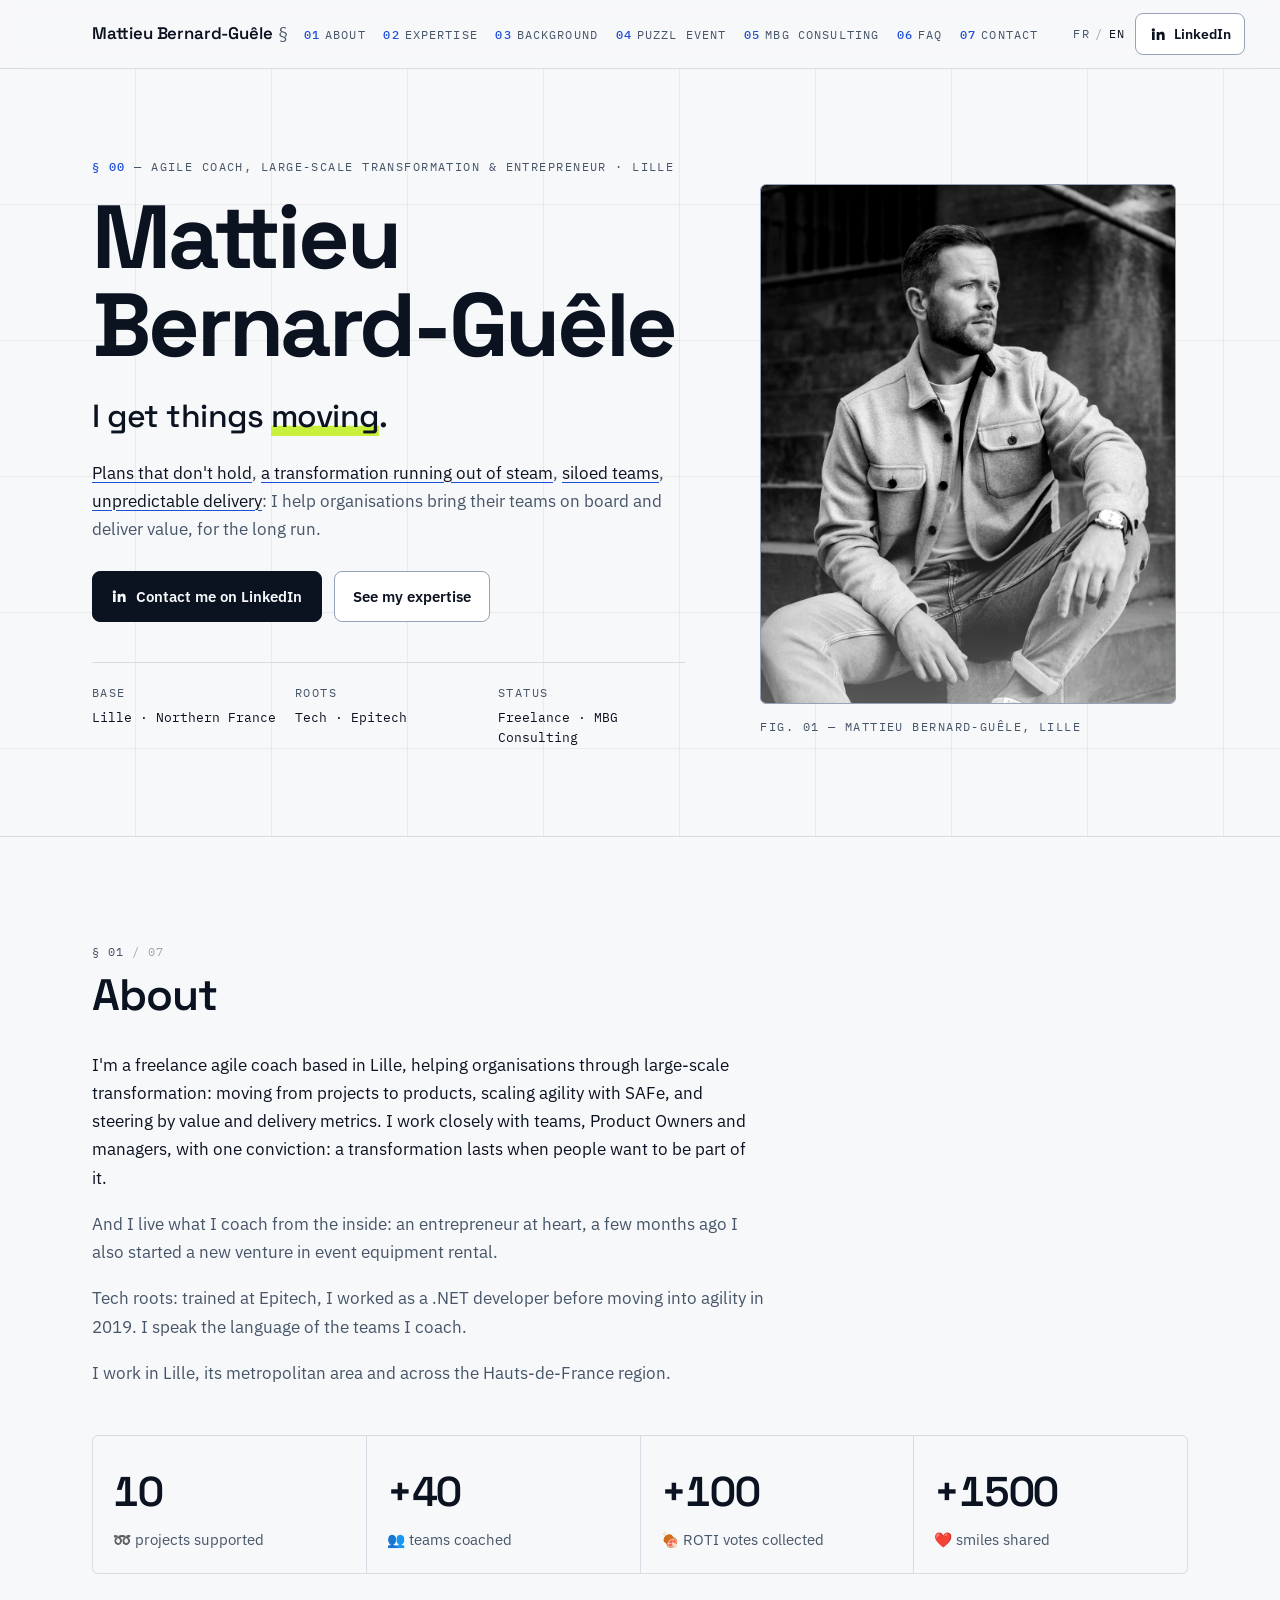
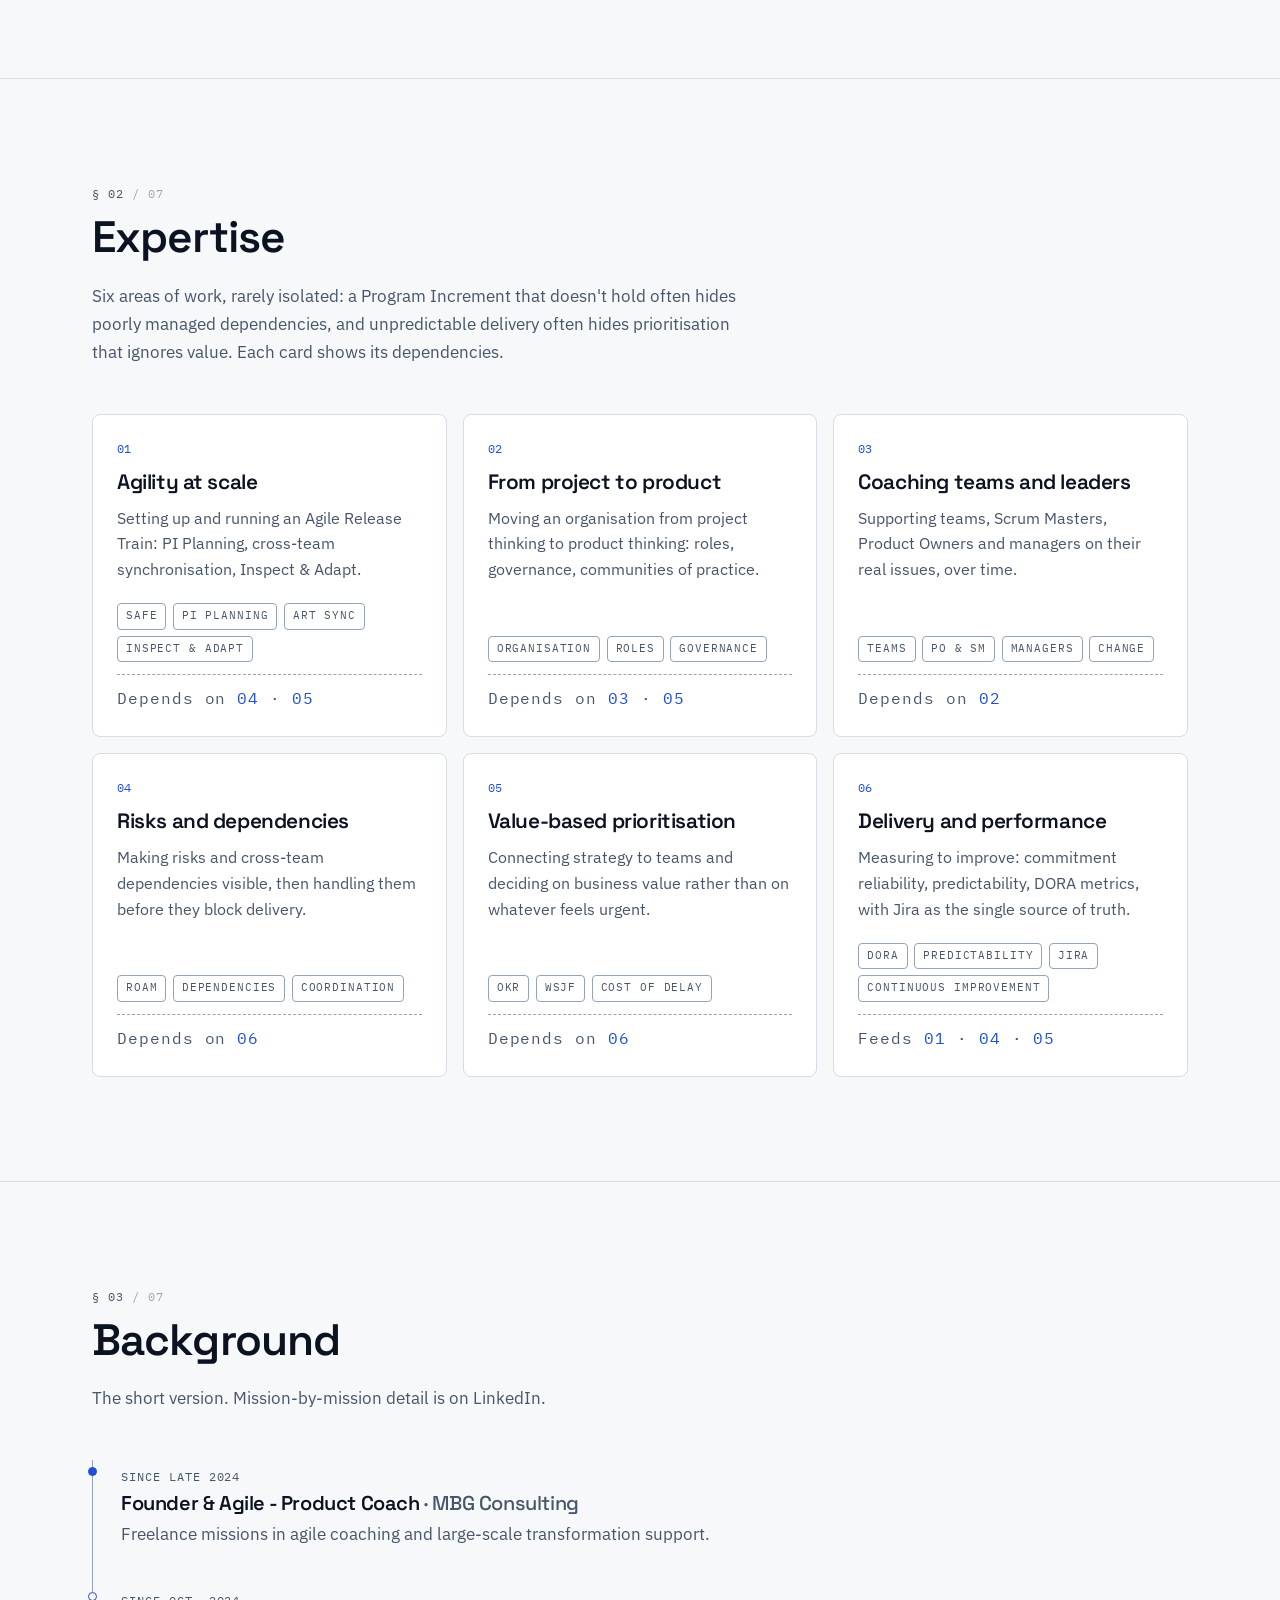
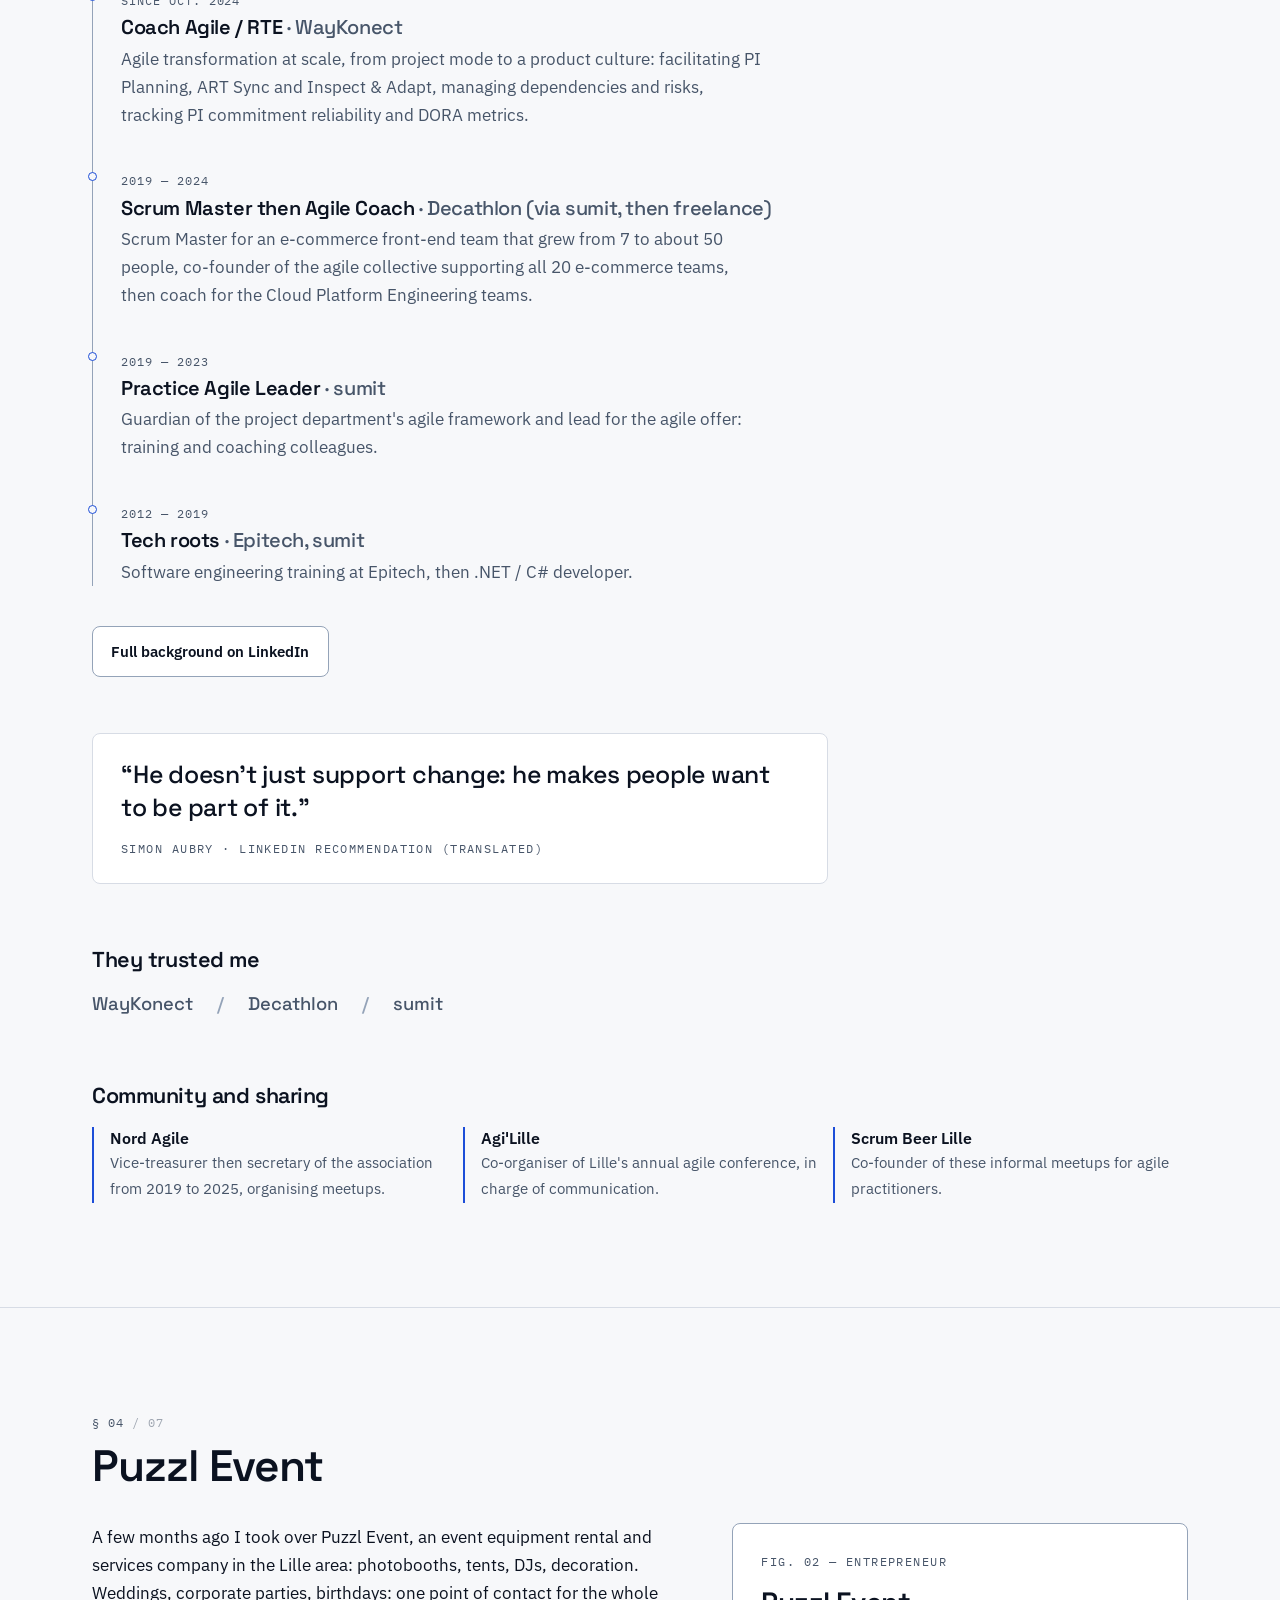
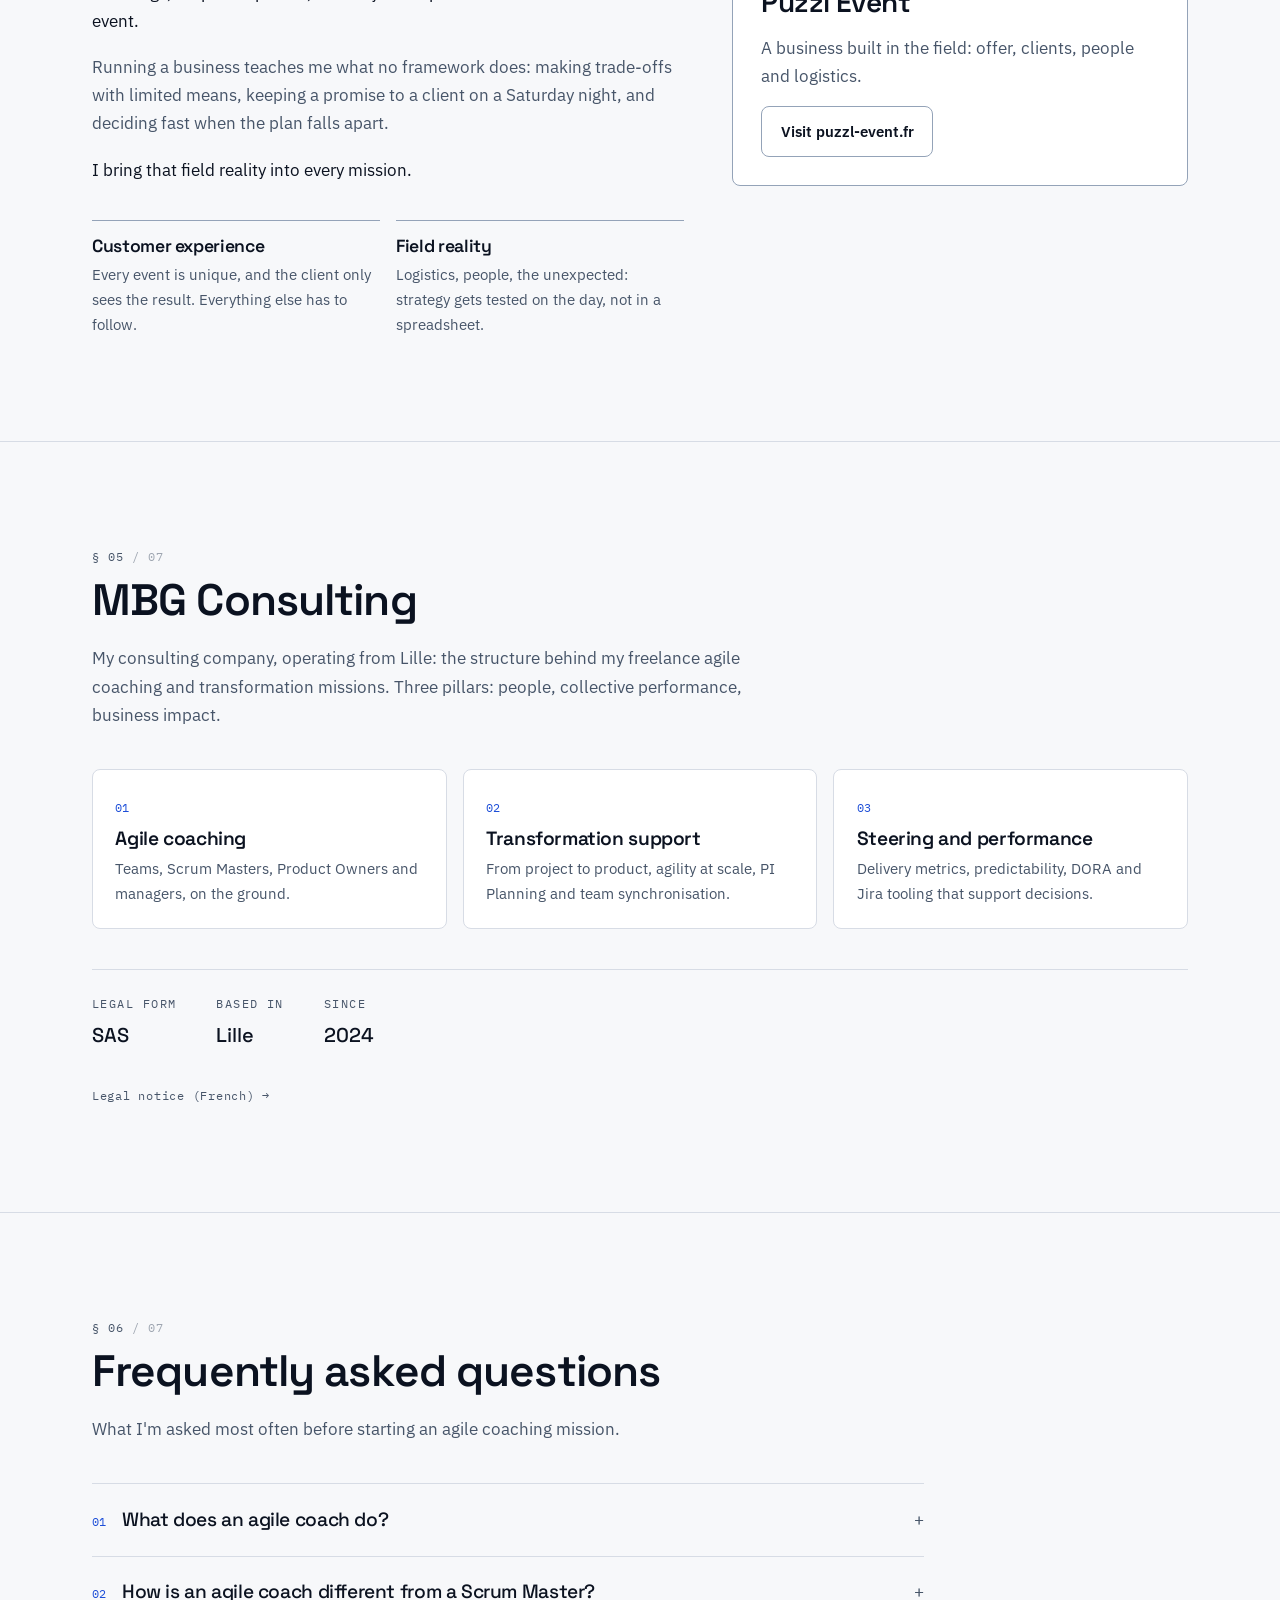
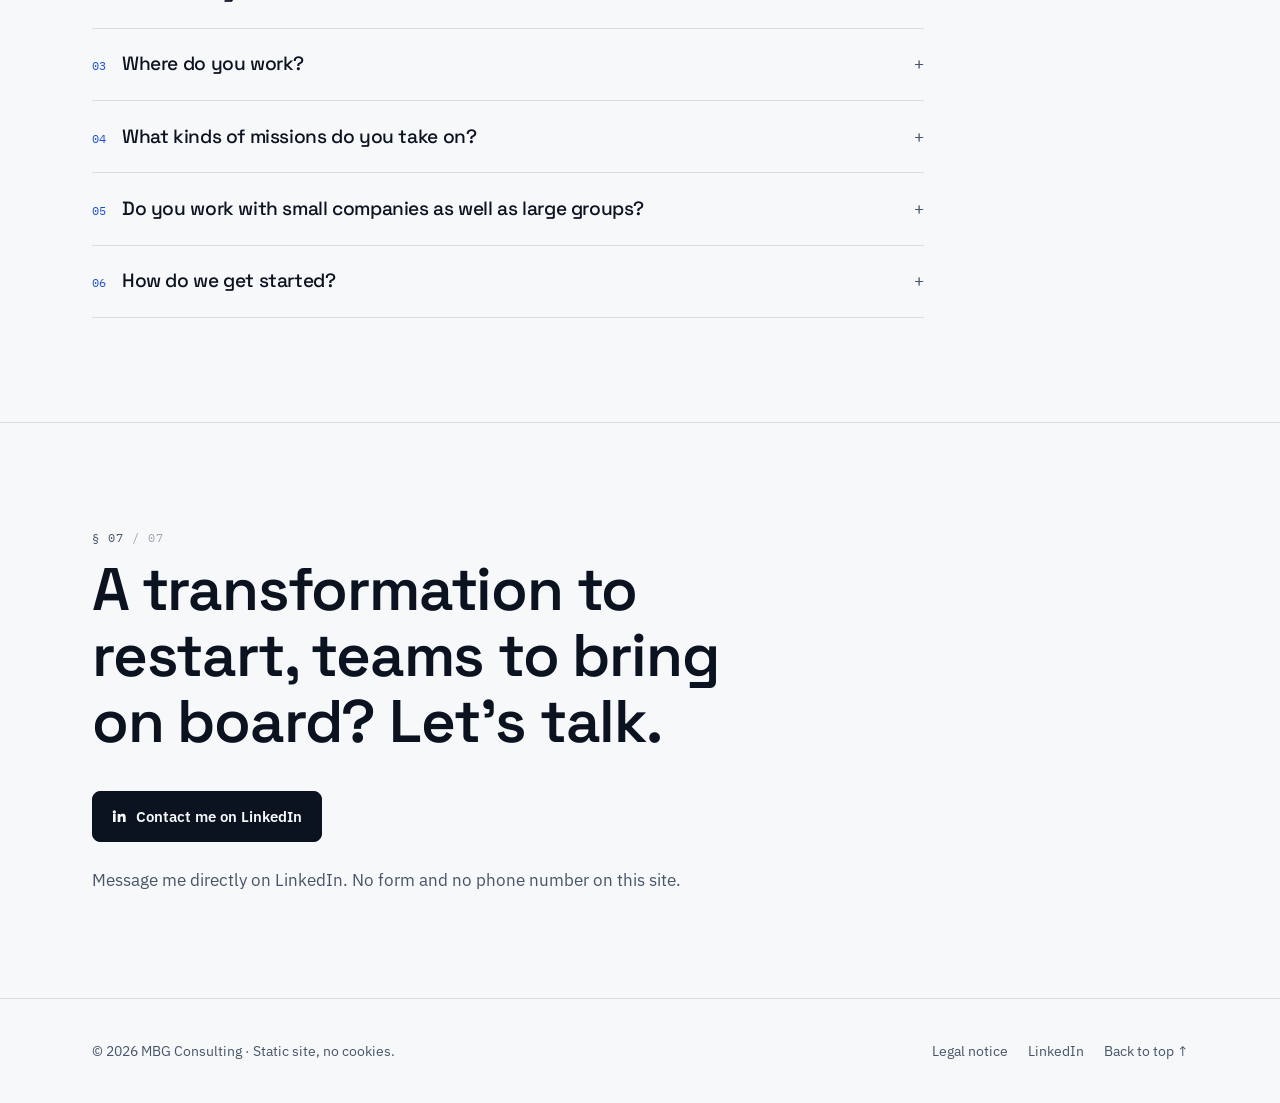
==== en/index.html @ 6881f5a1 "Contenus mis à jour, version anglaise et mentions légales Co-Authored-By: Claude Opus 5.5 <noreply@a" ====
<!doctype html>
<html lang="en">
<head>
<meta charset="utf-8">
<meta name="viewport" content="width=device-width, initial-scale=1, viewport-fit=cover">
<title>Agile Coach in Lille | Mattieu Bernard-Guêle</title>
<meta name="claude:viewport-fit-sides" content="cover">
<meta name="description" content="Freelance agile coach in Lille, France. Large-scale transformation, project-to-product shift, SAFe, PI Planning and delivery steering. MBG Consulting.">
<meta name="author" content="Mattieu Bernard-Guêle">
<meta name="theme-color" content="#0b0f1a">
<meta name="color-scheme" content="dark light">
<meta name="geo.region" content="FR-HDF">
<meta name="geo.placename" content="Lille">
<meta property="og:type" content="profile">
<meta property="og:locale" content="en_GB">
<meta property="og:site_name" content="Mattieu Bernard-Guêle · MBG Consulting">
<meta property="og:title" content="Agile Coach in Lille | Mattieu Bernard-Guêle">
<meta property="og:description" content="Freelance agile coach in Lille, France. Large-scale transformation, project-to-product shift, SAFe, PI Planning and delivery steering.">
<meta property="og:image" content="../assets/mattieu-bernard-guele-coach-agile-lille.jpg">
<meta name="twitter:card" content="summary_large_image">
<link rel="alternate" hreflang="fr" href="../">
<link rel="alternate" hreflang="en" href="./">
<link rel="preconnect" href="https://fonts.googleapis.com">
<link rel="preconnect" href="https://fonts.gstatic.com" crossorigin>
<link rel="stylesheet" href="https://fonts.googleapis.com/css2?family=IBM+Plex+Mono:wght@400;500&family=IBM+Plex+Sans:wght@400;500;600&family=Space+Grotesk:wght@500;600;700&display=swap">
<link rel="stylesheet" href="../assets/site.css">
</head>
<body>
<a class="skip" href="#main">Skip to content</a>

<header class="site-header">
  <div class="wrap">
    <a class="brand" href="#top">Mattieu Bernard-Guêle<span>§</span></a>
    <nav class="nav" aria-label="Sections">
      <a href="#a-propos"><b>01</b>About</a>
      <a href="#expertises"><b>02</b>Expertise</a>
      <a href="#parcours"><b>03</b>Background</a>
      <a href="#puzzl"><b>04</b>Puzzl Event</a>
      <a href="#mbg"><b>05</b>MBG Consulting</a>
      <a href="#faq"><b>06</b>FAQ</a>
      <a href="#contact"><b>07</b>Contact</a>
    </nav>
    <div class="header-actions">
      <div class="lang"><a href="../" lang="fr" hreflang="fr" title="Français">FR</a><span>/</span><a href="./" aria-current="page" lang="en" title="English">EN</a></div>
      <a class="btn-li" href="https://www.linkedin.com/in/mattieu-bernard-guele/" target="_blank" rel="noopener" aria-label="LinkedIn (new window)"><svg viewBox="0 0 24 24" aria-hidden="true"><path d="M4.98 3.5a2.5 2.5 0 1 1 0 5 2.5 2.5 0 0 1 0-5ZM3 9h4v12H3V9Zm7 0h3.8v1.7h.05c.53-1 1.83-2.05 3.77-2.05C21.6 8.65 22 11.3 22 14.7V21h-4v-5.6c0-1.33-.03-3.05-1.86-3.05-1.86 0-2.14 1.45-2.14 2.95V21h-4V9Z"/></svg>LinkedIn</a>
      <button class="menu-btn" id="menu-btn" type="button" aria-expanded="false" aria-controls="mobile-nav" aria-label="Open menu"><svg viewBox="0 0 24 24" fill="none" stroke="currentColor" stroke-width="2" aria-hidden="true"><path d="M4 7h16M4 12h16M4 17h16"/></svg></button>
    </div>
  </div>
  <nav class="mobile-nav" id="mobile-nav" hidden aria-label="Sections">
    <ol class="wrap">
      <li><a href="#a-propos"><b>01</b>About</a></li>
      <li><a href="#expertises"><b>02</b>Expertise</a></li>
      <li><a href="#parcours"><b>03</b>Background</a></li>
      <li><a href="#puzzl"><b>04</b>Puzzl Event</a></li>
      <li><a href="#mbg"><b>05</b>MBG Consulting</a></li>
      <li><a href="#faq"><b>06</b>FAQ</a></li>
      <li><a href="#contact"><b>07</b>Contact</a></li>
    </ol>
  </nav>
</header>

<main id="main">

<section class="hero" id="top">
  <div class="wrap">
    <div>
      <p class="mono kicker"><b>§ 00</b> — Agile coach, large-scale transformation &amp; entrepreneur · Lille</p>
      <h1>Mattieu <span class="surname">Bernard-Guêle</span></h1>
      <p class="tagline">I get things <mark>moving</mark>.</p>
      <p class="lede"><u>Plans that don't hold</u>, <u>a transformation running out of steam</u>, <u>siloed teams</u>, <u>unpredictable delivery</u>: I help organisations bring their teams on board and deliver value, for the long run.</p>
      <div class="ctas">
        <a class="btn btn-primary" href="https://www.linkedin.com/in/mattieu-bernard-guele/" target="_blank" rel="noopener"><svg viewBox="0 0 24 24" aria-hidden="true"><path d="M4.98 3.5a2.5 2.5 0 1 1 0 5 2.5 2.5 0 0 1 0-5ZM3 9h4v12H3V9Zm7 0h3.8v1.7h.05c.53-1 1.83-2.05 3.77-2.05C21.6 8.65 22 11.3 22 14.7V21h-4v-5.6c0-1.33-.03-3.05-1.86-3.05-1.86 0-2.14 1.45-2.14 2.95V21h-4V9Z"/></svg>Contact me on LinkedIn</a>
        <a class="btn btn-ghost" href="#expertises">See my expertise</a>
      </div>
      <dl class="facts">
        <div><dt class="mono">Base</dt><dd>Lille · Northern France</dd></div>
        <div><dt class="mono">Roots</dt><dd>Tech · Epitech</dd></div>
        <div><dt class="mono">Status</dt><dd>Freelance · MBG Consulting</dd></div>
      </dl>
    </div>
    <figure class="portrait">
      <div class="frame"><img src="../assets/mattieu-bernard-guele-coach-agile-lille.jpg" alt="Mattieu Bernard-Guêle, agile coach in Lille, black and white portrait, sitting on stone steps" width="1066" height="1600"></div>
      <figcaption class="mono">Fig. 01 — Mattieu Bernard-Guêle, Lille</figcaption>
    </figure>
  </div>
</section>

<section class="block" id="a-propos">
  <div class="wrap">
    <p class="sec-label">§ 01 <i>/ 07</i></p>
    <h2>About</h2>
    <div class="prose">
      <p>I'm a freelance agile coach based in Lille, helping organisations through large-scale transformation: moving from projects to products, scaling agility with SAFe, and steering by value and delivery metrics. I work closely with teams, Product Owners and managers, with one conviction: a transformation lasts when people want to be part of it.</p>
      <p>And I live what I coach from the inside: an entrepreneur at heart, a few months ago I also started a new venture in event equipment rental.</p>
      <p>Tech roots: trained at Epitech, I worked as a .NET developer before moving into agility in 2019. I speak the language of the teams I coach.</p>
      <p>I work in Lille, its metropolitan area and across the Hauts-de-France region.</p>
    </div>
    <ul class="stats">
      <li><strong>10</strong><span>➿ projects supported</span></li>
      <li><strong>+40</strong><span>👥 teams coached</span></li>
      <li><strong>+100</strong><span>🍖 ROTI votes collected</span></li>
      <li><strong>+1500</strong><span>❤️ smiles shared</span></li>
    </ul>
  </div>
</section>

<section class="block" id="expertises">
  <div class="wrap">
    <p class="sec-label">§ 02 <i>/ 07</i></p>
    <h2>Expertise</h2>
    <p class="intro">Six areas of work, rarely isolated: a Program Increment that doesn't hold often hides poorly managed dependencies, and unpredictable delivery often hides prioritisation that ignores value. Each card shows its dependencies.</p>
    <ol class="cards">
      <li class="card" id="exp-1">
        <span class="num">01</span>
        <h3>Agility at scale</h3>
        <p>Setting up and running an Agile Release Train: PI Planning, cross-team synchronisation, Inspect &amp; Adapt.</p>
        <ul class="tags"><li>SAFe</li><li>PI Planning</li><li>ART Sync</li><li>Inspect &amp; Adapt</li></ul>
        <p class="deps">Depends on <a href="#exp-4" data-dep="exp-4">04</a> · <a href="#exp-5" data-dep="exp-5">05</a></p>
      </li>
      <li class="card" id="exp-2">
        <span class="num">02</span>
        <h3>From project to product</h3>
        <p>Moving an organisation from project thinking to product thinking: roles, governance, communities of practice.</p>
        <ul class="tags"><li>Organisation</li><li>Roles</li><li>Governance</li></ul>
        <p class="deps">Depends on <a href="#exp-3" data-dep="exp-3">03</a> · <a href="#exp-5" data-dep="exp-5">05</a></p>
      </li>
      <li class="card" id="exp-3">
        <span class="num">03</span>
        <h3>Coaching teams and leaders</h3>
        <p>Supporting teams, Scrum Masters, Product Owners and managers on their real issues, over time.</p>
        <ul class="tags"><li>Teams</li><li>PO &amp; SM</li><li>Managers</li><li>Change</li></ul>
        <p class="deps">Depends on <a href="#exp-2" data-dep="exp-2">02</a></p>
      </li>
      <li class="card" id="exp-4">
        <span class="num">04</span>
        <h3>Risks and dependencies</h3>
        <p>Making risks and cross-team dependencies visible, then handling them before they block delivery.</p>
        <ul class="tags"><li>ROAM</li><li>Dependencies</li><li>Coordination</li></ul>
        <p class="deps">Depends on <a href="#exp-6" data-dep="exp-6">06</a></p>
      </li>
      <li class="card" id="exp-5">
        <span class="num">05</span>
        <h3>Value-based prioritisation</h3>
        <p>Connecting strategy to teams and deciding on business value rather than on whatever feels urgent.</p>
        <ul class="tags"><li>OKR</li><li>WSJF</li><li>Cost of Delay</li></ul>
        <p class="deps">Depends on <a href="#exp-6" data-dep="exp-6">06</a></p>
      </li>
      <li class="card" id="exp-6">
        <span class="num">06</span>
        <h3>Delivery and performance</h3>
        <p>Measuring to improve: commitment reliability, predictability, DORA metrics, with Jira as the single source of truth.</p>
        <ul class="tags"><li>DORA</li><li>Predictability</li><li>Jira</li><li>Continuous improvement</li></ul>
        <p class="deps">Feeds <a href="#exp-1" data-dep="exp-1">01</a> · <a href="#exp-4" data-dep="exp-4">04</a> · <a href="#exp-5" data-dep="exp-5">05</a></p>
      </li>
    </ol>
  </div>
</section>

<section class="block" id="parcours">
  <div class="wrap">
    <p class="sec-label">§ 03 <i>/ 07</i></p>
    <h2>Background</h2>
    <p class="intro">The short version. Mission-by-mission detail is on LinkedIn.</p>
    <ol class="timeline">
      <li>
        <p class="when">Since late 2024</p>
        <h3>Founder &amp; Agile - Product Coach <span>· MBG Consulting</span></h3>
        <p>Freelance missions in agile coaching and large-scale transformation support.</p>
      </li>
      <li>
        <p class="when">Since Oct. 2024</p>
        <h3>Coach Agile / RTE <span>· WayKonect</span></h3>
        <p>Agile transformation at scale, from project mode to a product culture: facilitating PI Planning, ART Sync and Inspect &amp; Adapt, managing dependencies and risks, tracking PI commitment reliability and DORA metrics.</p>
      </li>
      <li>
        <p class="when">2019 — 2024</p>
        <h3>Scrum Master then Agile Coach <span>· Decathlon (via sumit, then freelance)</span></h3>
        <p>Scrum Master for an e-commerce front-end team that grew from 7 to about 50 people, co-founder of the agile collective supporting all 20 e-commerce teams, then coach for the Cloud Platform Engineering teams.</p>
      </li>
      <li>
        <p class="when">2019 — 2023</p>
        <h3>Practice Agile Leader <span>· sumit</span></h3>
        <p>Guardian of the project department's agile framework and lead for the agile offer: training and coaching colleagues.</p>
      </li>
      <li>
        <p class="when">2012 — 2019</p>
        <h3>Tech roots <span>· Epitech, sumit</span></h3>
        <p>Software engineering training at Epitech, then .NET / C# developer.</p>
      </li>
    </ol>
    <div class="links-row">
      <a class="btn btn-ghost" href="https://www.linkedin.com/in/mattieu-bernard-guele/" target="_blank" rel="noopener">Full background on LinkedIn</a>
    </div>

    <blockquote class="reco">
      <p>“He doesn't just support change: he makes people want to be part of it.”</p>
      <footer class="mono">Simon Aubry · LinkedIn recommendation (translated)</footer>
    </blockquote>

    <h3 class="subhead">They trusted me</h3>
    <ul class="logos">
      <li>WayKonect</li>
      <li>Decathlon</li>
      <li>sumit</li>
    </ul>

    <h3 class="subhead">Community and sharing</h3>
    <ul class="community">
      <li><h4>Nord Agile</h4><p>Vice-treasurer then secretary of the association from 2019 to 2025, organising meetups.</p></li>
      <li><h4>Agi'Lille</h4><p>Co-organiser of Lille's annual agile conference, in charge of communication.</p></li>
      <li><h4>Scrum Beer Lille</h4><p>Co-founder of these informal meetups for agile practitioners.</p></li>
    </ul>
  </div>
</section>

<section class="block" id="puzzl">
  <div class="wrap">
    <p class="sec-label">§ 04 <i>/ 07</i></p>
    <h2>Puzzl Event</h2>
    <div class="venture">
      <div>
        <div class="prose" style="margin-top:0">
          <p>A few months ago I took over Puzzl Event, an event equipment rental and services company in the Lille area: photobooths, tents, DJs, decoration. Weddings, corporate parties, birthdays: one point of contact for the whole event.</p>
          <p>Running a business teaches me what no framework does: making trade-offs with limited means, keeping a promise to a client on a Saturday night, and deciding fast when the plan falls apart.</p>
          <p class="strong">I bring that field reality into every mission.</p>
        </div>
        <ul class="pillars">
          <li><h3>Customer experience</h3><p>Every event is unique, and the client only sees the result. Everything else has to follow.</p></li>
          <li><h3>Field reality</h3><p>Logistics, people, the unexpected: strategy gets tested on the day, not in a spreadsheet.</p></li>
        </ul>
      </div>
      <aside class="fig-card">
        <p class="mono">Fig. 02 — Entrepreneur</p>
        <h3>Puzzl Event</h3>
        <p>A business built in the field: offer, clients, people and logistics.</p>
        <a class="btn btn-ghost" href="https://puzzl-event.fr" target="_blank" rel="noopener" style="justify-self:start">Visit puzzl-event.fr</a>
      </aside>
    </div>
  </div>
</section>

<section class="block" id="mbg">
  <div class="wrap">
    <p class="sec-label">§ 05 <i>/ 07</i></p>
    <h2>MBG Consulting</h2>
    <p class="intro">My consulting company, operating from Lille: the structure behind my freelance agile coaching and transformation missions. Three pillars: people, collective performance, business impact.</p>
    <ol class="offers">
      <li><span class="num">01</span><h3>Agile coaching</h3><p>Teams, Scrum Masters, Product Owners and managers, on the ground.</p></li>
      <li><span class="num">02</span><h3>Transformation support</h3><p>From project to product, agility at scale, PI Planning and team synchronisation.</p></li>
      <li><span class="num">03</span><h3>Steering and performance</h3><p>Delivery metrics, predictability, DORA and Jira tooling that support decisions.</p></li>
    </ol>
    <dl class="company">
      <div><dt class="mono">Legal form</dt><dd>SAS</dd></div>
      <div><dt class="mono">Based in</dt><dd>Lille</dd></div>
      <div><dt class="mono">Since</dt><dd>2024</dd></div>
    </dl>
    <p class="legal-link"><a href="../mentions-legales.html">Legal notice (French) →</a></p>
  </div>
</section>

<section class="block" id="faq">
  <div class="wrap">
    <p class="sec-label">§ 06 <i>/ 07</i></p>
    <h2>Frequently asked questions</h2>
    <p class="intro">What I'm asked most often before starting an agile coaching mission.</p>
    <div class="faq">
      <details>
        <summary><span class="num">01</span><h3>What does an agile coach do?</h3><span class="pm" aria-hidden="true">+</span></summary>
        <p>An agile coach helps an organisation work better together to deliver value: clarifying roles, setting up rituals that are actually useful, synchronising teams, making risks and dependencies visible, and measuring progress. I work alongside teams, Product Owners, Scrum Masters and managers, on their real issues.</p>
      </details>
      <details>
        <summary><span class="num">02</span><h3>How is an agile coach different from a Scrum Master?</h3><span class="pm" aria-hidden="true">+</span></summary>
        <p>A Scrum Master supports one team day to day. An agile coach works across several teams and the wider organisation: agility at scale, the shift from projects to products, coaching managers and Scrum Masters themselves. The blockers almost always sit between teams, and that's where I step in.</p>
      </details>
      <details>
        <summary><span class="num">03</span><h3>Where do you work?</h3><span class="pm" aria-hidden="true">+</span></summary>
        <p>I'm based in Lille and work on site across the Lille area and the Hauts-de-France region. For another region or a remote setup, let's talk.</p>
      </details>
      <details>
        <summary><span class="num">04</span><h3>What kinds of missions do you take on?</h3><span class="pm" aria-hidden="true">+</span></summary>
        <p>Freelance agile coaching through MBG Consulting, large-scale transformation support (SAFe, PI Planning, the move to product mode), coaching Scrum Masters, Product Owners and managers, and setting up delivery steering metrics.</p>
      </details>
      <details>
        <summary><span class="num">05</span><h3>Do you work with small companies as well as large groups?</h3><span class="pm" aria-hidden="true">+</span></summary>
        <p>Yes. I've supported large organisations such as Decathlon and its 20 e-commerce teams, or WayKonect and its agile release train, and as an entrepreneur I live the reality of a small business every day. I know how to coordinate dozens of teams as well as how to make trade-offs with limited means.</p>
      </details>
      <details>
        <summary><span class="num">06</span><h3>How do we get started?</h3><span class="pm" aria-hidden="true">+</span></summary>
        <p>Message me on LinkedIn. We'll look at your context and what's getting stuck, with no commitment.</p>
      </details>
    </div>
  </div>
</section>

<section class="block contact" id="contact">
  <div class="wrap">
    <p class="sec-label">§ 07 <i>/ 07</i></p>
    <h2>A transformation to restart, teams to bring on board? Let's talk.</h2>
    <div class="ctas">
      <a class="btn btn-primary" href="https://www.linkedin.com/in/mattieu-bernard-guele/" target="_blank" rel="noopener"><svg viewBox="0 0 24 24" aria-hidden="true"><path d="M4.98 3.5a2.5 2.5 0 1 1 0 5 2.5 2.5 0 0 1 0-5ZM3 9h4v12H3V9Zm7 0h3.8v1.7h.05c.53-1 1.83-2.05 3.77-2.05C21.6 8.65 22 11.3 22 14.7V21h-4v-5.6c0-1.33-.03-3.05-1.86-3.05-1.86 0-2.14 1.45-2.14 2.95V21h-4V9Z"/></svg>Contact me on LinkedIn</a>
    </div>
    <p class="note">Message me directly on LinkedIn. No form and no phone number on this site.</p>
  </div>
</section>

</main>

<footer class="site">
  <div class="wrap">
    <p>© 2026 MBG Consulting · Static site, no cookies.</p>
    <nav aria-label="Links">
      <a href="../mentions-legales.html">Legal notice</a>
      <a href="https://www.linkedin.com/in/mattieu-bernard-guele/" target="_blank" rel="noopener">LinkedIn</a>
      <a href="#top">Back to top ↑</a>
    </nav>
  </div>
</footer>

<script>
(function(){
  var btn=document.getElementById('menu-btn'), nav=document.getElementById('mobile-nav');
  btn.addEventListener('click',function(){
    var open=nav.hidden; nav.hidden=!open;
    btn.setAttribute('aria-expanded',String(open));
    btn.setAttribute('aria-label',open?'Close menu':'Open menu');
  });
  nav.addEventListener('click',function(e){ if(e.target.closest('a')){ nav.hidden=true; btn.setAttribute('aria-expanded','false'); } });
  // highlight dependent cards on hover
  document.querySelectorAll('.card').forEach(function(card){
    var deps=[].map.call(card.querySelectorAll('[data-dep]'),function(a){return document.getElementById(a.dataset.dep)});
    card.addEventListener('mouseenter',function(){deps.forEach(function(d){d&&d.classList.add('linked')})});
    card.addEventListener('mouseleave',function(){deps.forEach(function(d){d&&d.classList.remove('linked')})});
  });
})();
</script>
</body>
</html>
---- assets/site.css ----
/* Layout: editorial single column, sticky header, grid-ruled hero with portrait as FIG. 01, numbered § sections */
:root{
  color-scheme: dark;
  --bg:#0b0f1a; --bg-elevated:#111727; --fg:#e6eaf2; --muted:#94a3b8;
  --line:#1e2636; --line-strong:#334155; --accent:#7da6ff; --accent-soft:#15213f;
  --on-accent:#0b0f1a; --hi:#d4ff4f; --on-hi:#0b0f1a;
  --grid: color-mix(in srgb, #e6eaf2 7%, transparent);
  --btn-bg:#e6eaf2; --btn-fg:#0b0f1a;
  --todo:#f5b14c;
  --shadow: 0 1px 2px #0000004d, 0 12px 32px #00000059;
  --font-display:"Space Grotesk", Arial, sans-serif;
  --font-body:"IBM Plex Sans","Helvetica Neue",Arial,sans-serif;
  --font-mono:"IBM Plex Mono",ui-monospace,SFMono-Regular,Menlo,monospace;
  --wrap: 72rem;
}
@media (prefers-color-scheme: light){ :root:not([data-theme="dark"]){
  color-scheme: light;
  --bg:#f7f8fa; --bg-elevated:#ffffff; --fg:#0b1220; --muted:#475569;
  --line:#d7dce5; --line-strong:#94a3b8; --accent:#1d4ed8; --accent-soft:#e4ebfb;
  --on-accent:#ffffff; --hi:#c8f03c; --on-hi:#0b1220;
  --grid: color-mix(in srgb, #0b1220 6%, transparent);
  --btn-bg:#0b1220; --btn-fg:#f7f8fa; --todo:#b45309;
  --shadow: 0 1px 2px #0b12200a, 0 12px 32px #0b12200f;
}}
:root[data-theme="light"]{
  color-scheme: light;
  --bg:#f7f8fa; --bg-elevated:#ffffff; --fg:#0b1220; --muted:#475569;
  --line:#d7dce5; --line-strong:#94a3b8; --accent:#1d4ed8; --accent-soft:#e4ebfb;
  --on-accent:#ffffff; --hi:#c8f03c; --on-hi:#0b1220;
  --grid: color-mix(in srgb, #0b1220 6%, transparent);
  --btn-bg:#0b1220; --btn-fg:#f7f8fa; --todo:#b45309;
  --shadow: 0 1px 2px #0b12200a, 0 12px 32px #0b12200f;
}

*,*::before,*::after{box-sizing:border-box}
html{scroll-behavior:smooth;scroll-padding-top:5rem;-webkit-text-size-adjust:100%}
@media (prefers-reduced-motion: reduce){html{scroll-behavior:auto}*{transition:none!important}}
body{margin:0;background:var(--bg);color:var(--fg);font-family:var(--font-body);font-size:1.0625rem;line-height:1.65}
img{max-width:100%;display:block}
a{color:inherit}
:focus-visible{outline:2px solid var(--accent);outline-offset:3px;border-radius:4px}
h1,h2,h3,h4{font-family:var(--font-display);font-weight:600;letter-spacing:-.02em;line-height:1.1;margin:0;text-wrap:balance}
p{margin:0}
ul,ol{margin:0;padding:0;list-style:none}
.mono{font-family:var(--font-mono);font-size:.75rem;letter-spacing:.12em;text-transform:uppercase}
.wrap{max-width:var(--wrap);margin-inline:auto;padding-left:max(16px, env(safe-area-inset-left,0px));padding-right:max(16px, env(safe-area-inset-right,0px))}
@media (min-width:48rem){.wrap{padding-left:max(28px, env(safe-area-inset-left,0px));padding-right:max(28px, env(safe-area-inset-right,0px))}}
.skip{position:absolute;left:-999px;top:0}
.skip:focus{left:16px;top:16px;z-index:100;background:var(--btn-bg);color:var(--btn-fg);padding:.5rem 1rem;border-radius:6px}

/* draft markers: things to confirm with Mattieu */
.todo{outline:1px dashed var(--todo);outline-offset:2px;border-radius:3px}
.todo-tag{font-family:var(--font-mono);font-size:.65rem;letter-spacing:.08em;text-transform:uppercase;color:var(--todo);border:1px dashed var(--todo);border-radius:3px;padding:.05rem .35rem;margin-left:.4rem;white-space:nowrap;vertical-align:middle}

/* header */
.site-header{position:sticky;top:env(safe-area-inset-top,0px);z-index:40;background:color-mix(in srgb,var(--bg) 88%,transparent);backdrop-filter:blur(10px);-webkit-backdrop-filter:blur(10px);border-bottom:1px solid var(--line)}
.site-header .wrap{display:flex;align-items:center;gap:1rem;height:4.25rem}
.brand{font-family:var(--font-display);font-weight:600;font-size:1.05rem;text-decoration:none;letter-spacing:-.01em;white-space:nowrap}
.brand span{font-family:var(--font-mono);color:var(--muted);font-weight:400;margin-left:.35rem}
.nav{display:none;margin-left:auto;gap:1.1rem}
.nav a{font-family:var(--font-mono);font-size:.72rem;letter-spacing:.1em;text-transform:uppercase;text-decoration:none;color:var(--muted);white-space:nowrap}
.nav a b{color:var(--accent);font-weight:500;margin-right:.3rem}
.nav a:hover{color:var(--fg)}
.header-actions{display:flex;gap:.6rem;margin-left:auto;align-items:center}
@media (min-width:72rem){.nav{display:flex}.header-actions{margin-left:1.2rem}}
.btn-li{display:inline-flex;align-items:center;gap:.5rem;padding:.5rem .85rem;border:1px solid var(--line-strong);border-radius:8px;background:var(--bg-elevated);font-weight:600;font-size:.9rem;text-decoration:none}
.btn-li svg{width:16px;height:16px;fill:currentColor}
.menu-btn{width:40px;height:40px;border:1px solid var(--line-strong);border-radius:8px;background:var(--bg-elevated);color:var(--fg);display:grid;place-items:center;cursor:pointer}
@media (min-width:72rem){.menu-btn{display:none}}
.menu-btn svg{width:18px;height:18px}
.mobile-nav{border-top:1px solid var(--line);background:var(--bg)}
.mobile-nav ol{display:grid;padding-block:.75rem 1.25rem}
.mobile-nav a{display:flex;gap:.9rem;padding:.7rem 0;border-bottom:1px solid var(--line);text-decoration:none;font-family:var(--font-display);font-size:1.15rem}
.mobile-nav a b{font-family:var(--font-mono);font-size:.75rem;color:var(--accent);font-weight:500;padding-top:.3rem}

/* hero */
.hero{position:relative;border-bottom:1px solid var(--line);overflow:hidden}
.hero::before{content:"";position:absolute;inset:0;background-image:linear-gradient(var(--grid) 1px,transparent 1px),linear-gradient(90deg,var(--grid) 1px,transparent 1px);background-size:8.5rem 8.5rem;background-position:-1px -1px;pointer-events:none}
.hero .wrap{position:relative;display:grid;gap:2.5rem;padding-block:3.5rem 3rem}
@media (min-width:60rem){.hero .wrap{grid-template-columns:minmax(0,1.35fr) minmax(0,1fr);align-items:center;gap:4rem;padding-block:5.5rem 4.5rem}}
.kicker{color:var(--muted)}
.kicker b{color:var(--accent);font-weight:500}
.hero h1{font-size:clamp(2.6rem,7.4vw,5.6rem);font-weight:700;letter-spacing:-.035em;margin-top:1.1rem;line-height:.98}
.hero h1 .surname{display:block}
.tagline{font-family:var(--font-display);font-size:clamp(1.4rem,3vw,2rem);font-weight:500;margin-top:1.25rem;letter-spacing:-.015em}
.tagline mark{background:none;color:inherit;box-shadow:inset 0 -.32em 0 var(--hi);color:var(--fg)}
:root[data-theme="light"] .tagline mark{box-shadow:inset 0 -.32em 0 var(--hi)}
.lede{margin-top:1rem;max-width:36rem;color:var(--muted)}
.lede u{color:var(--fg);text-decoration-color:var(--accent);text-underline-offset:.2em;text-decoration-thickness:1px}
.ctas{display:flex;flex-wrap:wrap;gap:.75rem;margin-top:1.75rem}
.btn{display:inline-flex;align-items:center;gap:.55rem;padding:.75rem 1.15rem;border-radius:8px;font-weight:600;font-size:.95rem;text-decoration:none;border:1px solid var(--line-strong)}
.btn svg{width:16px;height:16px;fill:currentColor}
.btn-primary{background:var(--btn-bg);color:var(--btn-fg);border-color:var(--btn-bg)}
.btn-ghost{background:var(--bg-elevated)}
.btn:hover{transform:translateY(-1px)}
.btn{transition:transform .15s ease}
.facts{display:grid;grid-template-columns:repeat(3,minmax(0,1fr));gap:1rem;margin-top:2.5rem;padding-top:1.25rem;border-top:1px solid var(--line)}
.facts dt{color:var(--muted)}
.facts dd{margin:.35rem 0 0;font-family:var(--font-mono);font-size:.8rem;line-height:1.5}
@media (max-width:30rem){.facts{grid-template-columns:1fr 1fr}.facts div:last-child{grid-column:1/-1}}
.portrait{margin:0;justify-self:center;width:100%;max-width:26rem}
.portrait .frame{position:relative;border:1px solid var(--line-strong);border-radius:6px;overflow:hidden;background:var(--bg-elevated);aspect-ratio:4/5;max-width:100%}
.portrait img{width:100%;height:100%;object-fit:cover;object-position:50% 22%;filter:grayscale(1) contrast(1.05)}
.portrait .frame::after{content:"";position:absolute;inset:0;background:linear-gradient(180deg,transparent 60%,color-mix(in srgb,var(--bg) 35%,transparent))}
.portrait figcaption{margin-top:.8rem;color:var(--muted)}

/* sections */
section.block{border-bottom:1px solid var(--line)}
section.block > .wrap{padding-block:5rem}
@media (min-width:48rem){section.block > .wrap{padding-block:6.5rem}}
.sec-label{font-family:var(--font-mono);font-size:.78rem;letter-spacing:.08em;color:var(--muted)}
.sec-label i{font-style:normal;opacity:.5}
.block h2{font-size:clamp(2rem,4.4vw,2.75rem);margin-top:.6rem}
.prose{max-width:42rem;margin-top:2rem;display:grid;gap:1.15rem}
.prose p:first-child{color:var(--fg)}
.prose p{color:var(--muted)}
.prose p.strong{color:var(--fg)}
.intro{max-width:42rem;margin-top:1.25rem;color:var(--muted)}

.stats{display:grid;grid-template-columns:repeat(4,minmax(0,1fr));gap:1px;margin-top:3rem;background:var(--line);border:1px solid var(--line);border-radius:6px;overflow:hidden}
.stats li{background:var(--bg);padding:1.4rem 1.25rem}
.stats strong{display:block;font-family:var(--font-display);font-size:clamp(1.9rem,4vw,2.6rem);font-weight:600;letter-spacing:-.03em;font-variant-numeric:tabular-nums}
.stats span{display:block;color:var(--muted);font-size:.92rem;margin-top:.2rem;line-height:1.4}
@media (max-width:52rem){.stats{grid-template-columns:repeat(2,minmax(0,1fr))}}
.legal-link{margin-top:1.75rem}
.legal-link a{font-family:var(--font-mono);font-size:.78rem;letter-spacing:.06em;color:var(--muted);text-decoration:none}
.legal-link a:hover{color:var(--fg)}
.lang{display:flex;align-items:center;gap:.35rem;font-family:var(--font-mono);font-size:.75rem;letter-spacing:.1em}
.lang a{text-decoration:none;color:var(--muted)}
.lang a[aria-current]{color:var(--fg)}
.lang span{color:var(--line-strong)}
@media (max-width:36rem){.header-actions .btn-li{display:none}.brand{font-size:.95rem}.brand span{display:none}}

/* expertises */
.cards{display:grid;gap:1rem;margin-top:3rem}
@media (min-width:44rem){.cards{grid-template-columns:repeat(2,minmax(0,1fr))}}
@media (min-width:68rem){.cards{grid-template-columns:repeat(3,minmax(0,1fr))}}
.card{background:var(--bg-elevated);border:1px solid var(--line);border-radius:8px;padding:1.5rem;display:flex;flex-direction:column;gap:.75rem;min-width:0;transition:border-color .2s ease}
.card:hover,.card.linked{border-color:var(--accent)}
.card .num{font-family:var(--font-mono);font-size:.75rem;color:var(--accent)}
.card h3{font-size:1.3rem}
.card p{color:var(--muted);font-size:.98rem}
.tags{display:flex;flex-wrap:wrap;gap:.4rem;margin-top:auto;padding-top:.5rem}
.tags li{font-family:var(--font-mono);font-size:.68rem;letter-spacing:.08em;text-transform:uppercase;color:var(--muted);border:1px solid var(--line-strong);border-radius:4px;padding:.2rem .5rem}
.deps{font-family:var(--font-mono);font-size:.7rem;letter-spacing:.06em;color:var(--muted);border-top:1px dashed var(--line-strong);padding-top:.7rem}
.deps a{color:var(--accent);text-decoration:none}
.certs{margin-top:3rem;display:grid;gap:.9rem}
.certs h3{font-size:1.1rem}
.certs ul{display:flex;flex-wrap:wrap;gap:.6rem}
.certs li{border:1px solid var(--line-strong);border-radius:6px;padding:.5rem .8rem;font-size:.92rem}
.certs li small{font-family:var(--font-mono);color:var(--muted);margin-left:.4rem;font-size:.72rem}

/* timeline */
.timeline{margin-top:3rem;border-left:1px solid var(--line-strong);display:grid;gap:2.25rem;max-width:46rem}
.timeline li{position:relative;padding-left:1.75rem}
.timeline li::before{content:"";position:absolute;left:-5px;top:.45rem;width:9px;height:9px;border-radius:50%;background:var(--bg);border:1px solid var(--accent)}
.timeline li:first-child::before{background:var(--accent)}
.timeline .when{font-family:var(--font-mono);font-size:.75rem;letter-spacing:.08em;color:var(--muted);text-transform:uppercase}
.timeline h3{font-size:1.25rem;margin-top:.35rem}
.timeline h3 span{color:var(--muted);font-weight:500}
.timeline p{color:var(--muted);margin-top:.4rem;max-width:40rem}
.links-row{display:flex;flex-wrap:wrap;gap:.75rem;margin-top:2.5rem}
blockquote.reco{margin:3.5rem 0 0;max-width:46rem;padding:1.5rem 1.75rem;border:1px solid var(--line);border-radius:8px;background:var(--bg-elevated)}
blockquote.reco p{font-family:var(--font-display);font-size:clamp(1.25rem,2.4vw,1.55rem);font-weight:500;letter-spacing:-.01em;line-height:1.35}
blockquote.reco footer{margin-top:.9rem;color:var(--muted)}
.subhead{margin-top:4rem;font-size:1.35rem}
.logos{display:flex;flex-wrap:wrap;gap:.25rem 1.5rem;margin-top:1.1rem}
.logos li{font-family:var(--font-display);font-size:1.15rem;font-weight:500;color:var(--muted)}
.logos li::after{content:"/";margin-left:1.5rem;color:var(--line-strong)}
.logos li:last-child::after{content:""}
.community{display:grid;gap:1rem;margin-top:1.25rem}
@media (min-width:52rem){.community{grid-template-columns:repeat(3,minmax(0,1fr))}}
.community li{border-left:2px solid var(--accent);padding:.15rem 0 .15rem 1rem}
.community h4{font-family:var(--font-body);font-weight:600;font-size:1rem;letter-spacing:0}
.community p{color:var(--muted);font-size:.95rem;margin-top:.2rem}

/* venture */
.venture{display:grid;gap:3rem;margin-top:2rem}
@media (min-width:60rem){.venture{grid-template-columns:minmax(0,1.3fr) minmax(0,1fr);align-items:start}}
.pillars{display:grid;gap:1rem;margin-top:2.25rem}
@media (min-width:40rem){.pillars{grid-template-columns:1fr 1fr}}
.pillars li{border-top:1px solid var(--line-strong);padding-top:1rem}
.pillars h3{font-size:1.1rem}
.pillars p{color:var(--muted);font-size:.95rem;margin-top:.35rem}
.fig-card{border:1px solid var(--line-strong);border-radius:8px;padding:1.75rem;background:var(--bg-elevated);display:grid;gap:1rem}
.fig-card .mono{color:var(--muted)}
.fig-card h3{font-size:1.75rem}
.fig-card p{color:var(--muted)}

/* consulting */
.offers{display:grid;gap:1rem;margin-top:2.5rem;counter-reset:o}
@media (min-width:52rem){.offers{grid-template-columns:repeat(3,minmax(0,1fr))}}
.offers li{border:1px solid var(--line);border-radius:8px;padding:1.4rem;background:var(--bg-elevated)}
.offers .num{font-family:var(--font-mono);font-size:.75rem;color:var(--accent)}
.offers h3{font-size:1.2rem;margin-top:.5rem}
.offers p{color:var(--muted);font-size:.95rem;margin-top:.4rem}
.company{display:flex;flex-wrap:wrap;gap:2.5rem;margin-top:2.5rem;padding-top:1.5rem;border-top:1px solid var(--line)}
.company dt{color:var(--muted)}
.company dd{margin:.3rem 0 0;font-family:var(--font-display);font-size:1.25rem;font-weight:500}

/* faq */
.faq{margin-top:2.5rem;border-top:1px solid var(--line);max-width:52rem}
.faq details{border-bottom:1px solid var(--line)}
.faq summary{list-style:none;cursor:pointer;display:grid;grid-template-columns:auto 1fr auto;gap:1rem;align-items:baseline;padding:1.35rem 0}
.faq summary::-webkit-details-marker{display:none}
.faq summary .num{font-family:var(--font-mono);font-size:.75rem;color:var(--accent)}
.faq summary h3{font-size:1.2rem;font-weight:500}
.faq summary .pm{font-family:var(--font-mono);color:var(--muted);transition:transform .2s ease}
.faq details[open] .pm{transform:rotate(45deg)}
.faq details p{color:var(--muted);padding:0 0 1.5rem 2.6rem;max-width:44rem}

/* contact */
.contact h2{font-size:clamp(2.2rem,5.5vw,3.75rem);max-width:48rem}
.contact .ctas{margin-top:2.25rem}
.contact .note{margin-top:1.5rem;color:var(--muted);max-width:40rem}

footer.site{padding-block:2.5rem calc(2.5rem + env(safe-area-inset-bottom,0px))}
footer.site .wrap{display:flex;flex-wrap:wrap;gap:1rem 2rem;justify-content:space-between;align-items:center;color:var(--muted);font-size:.9rem}
footer.site nav{display:flex;gap:1.25rem;flex-wrap:wrap}
footer.site a{text-decoration:none}
footer.site a:hover{color:var(--fg)}
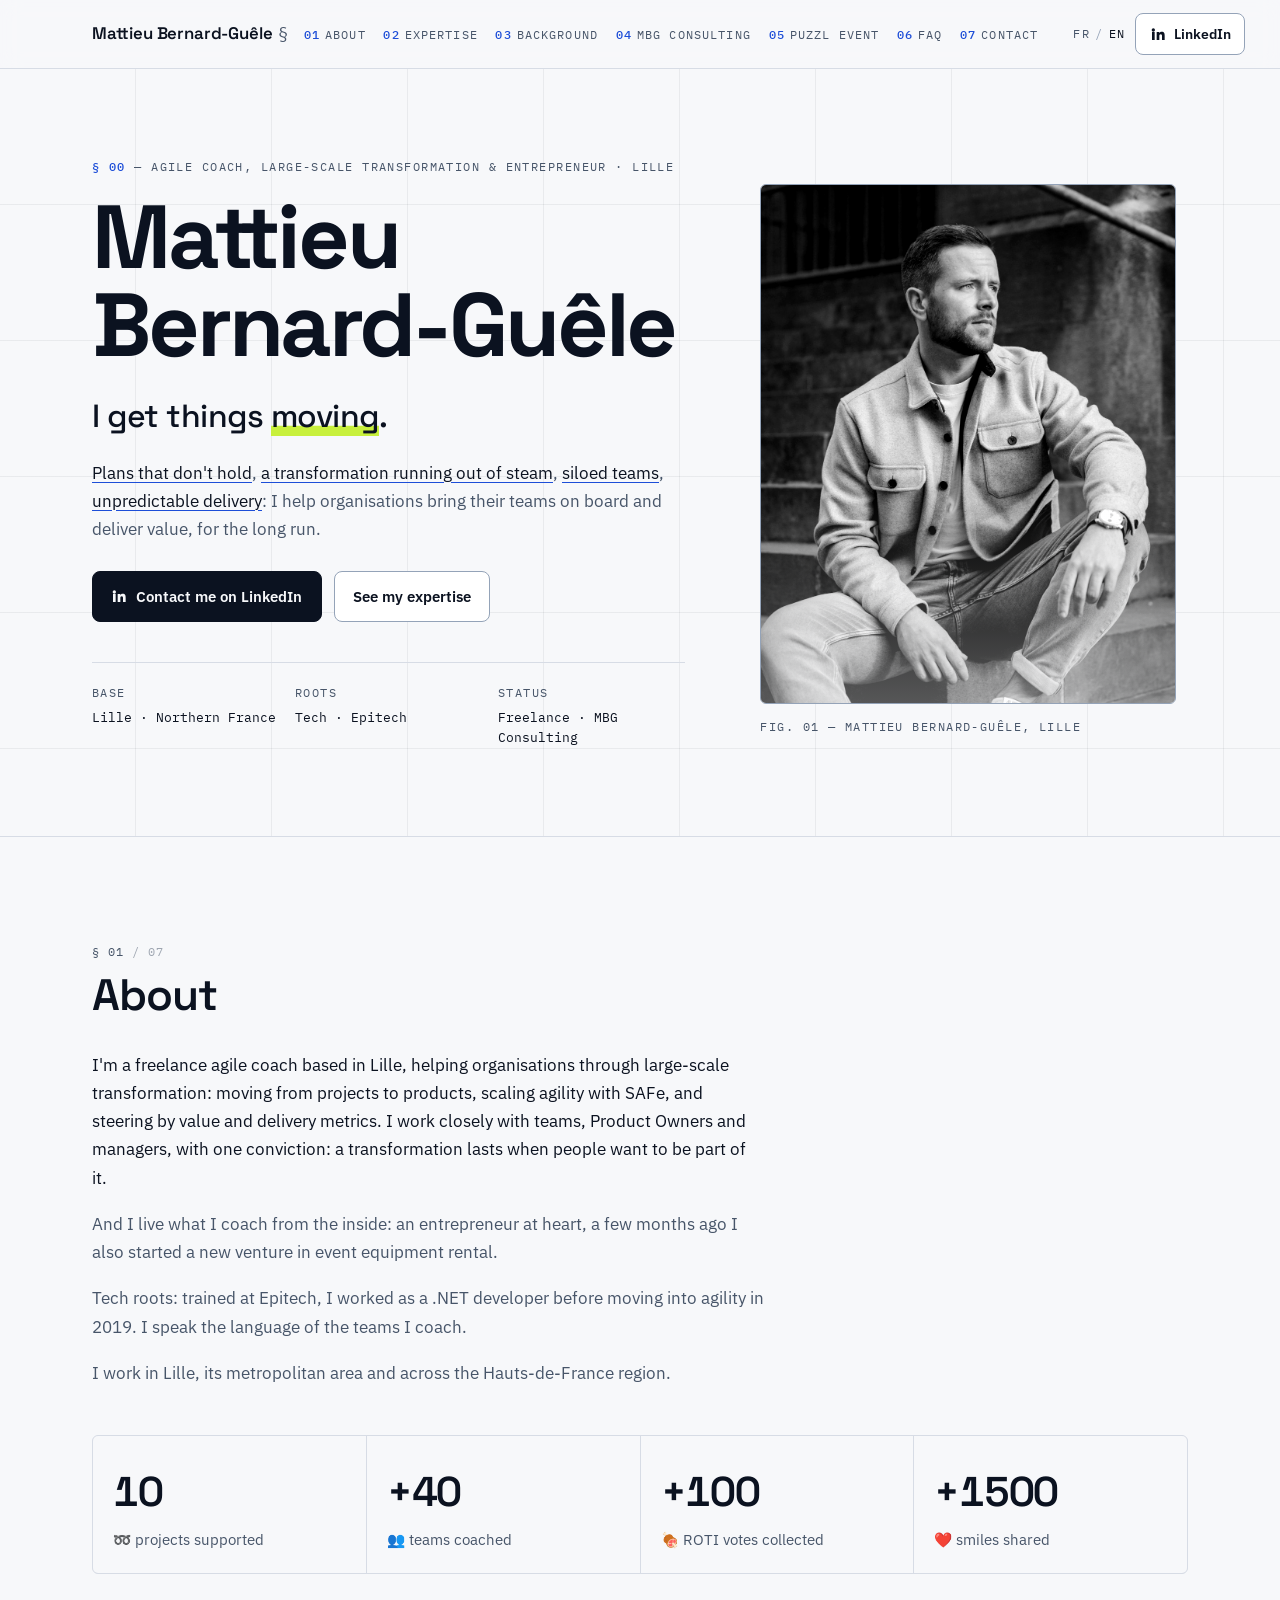
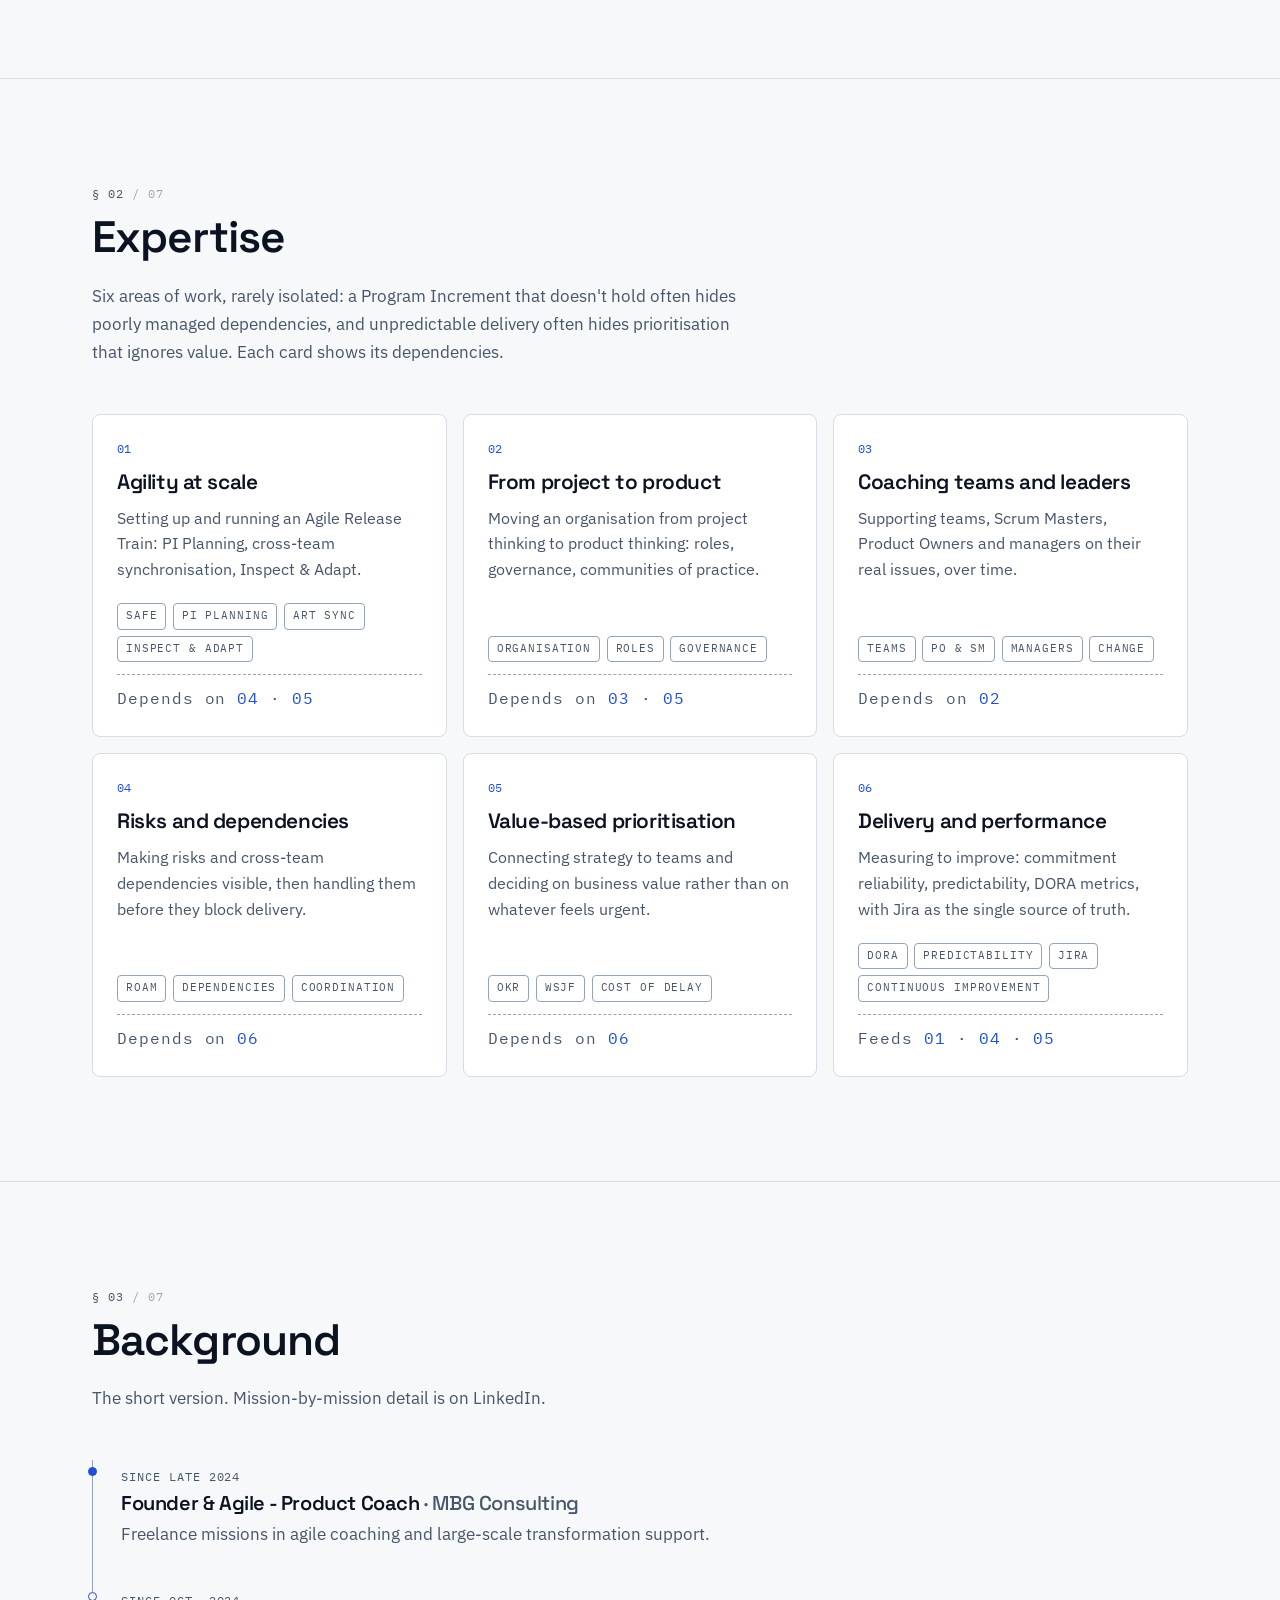
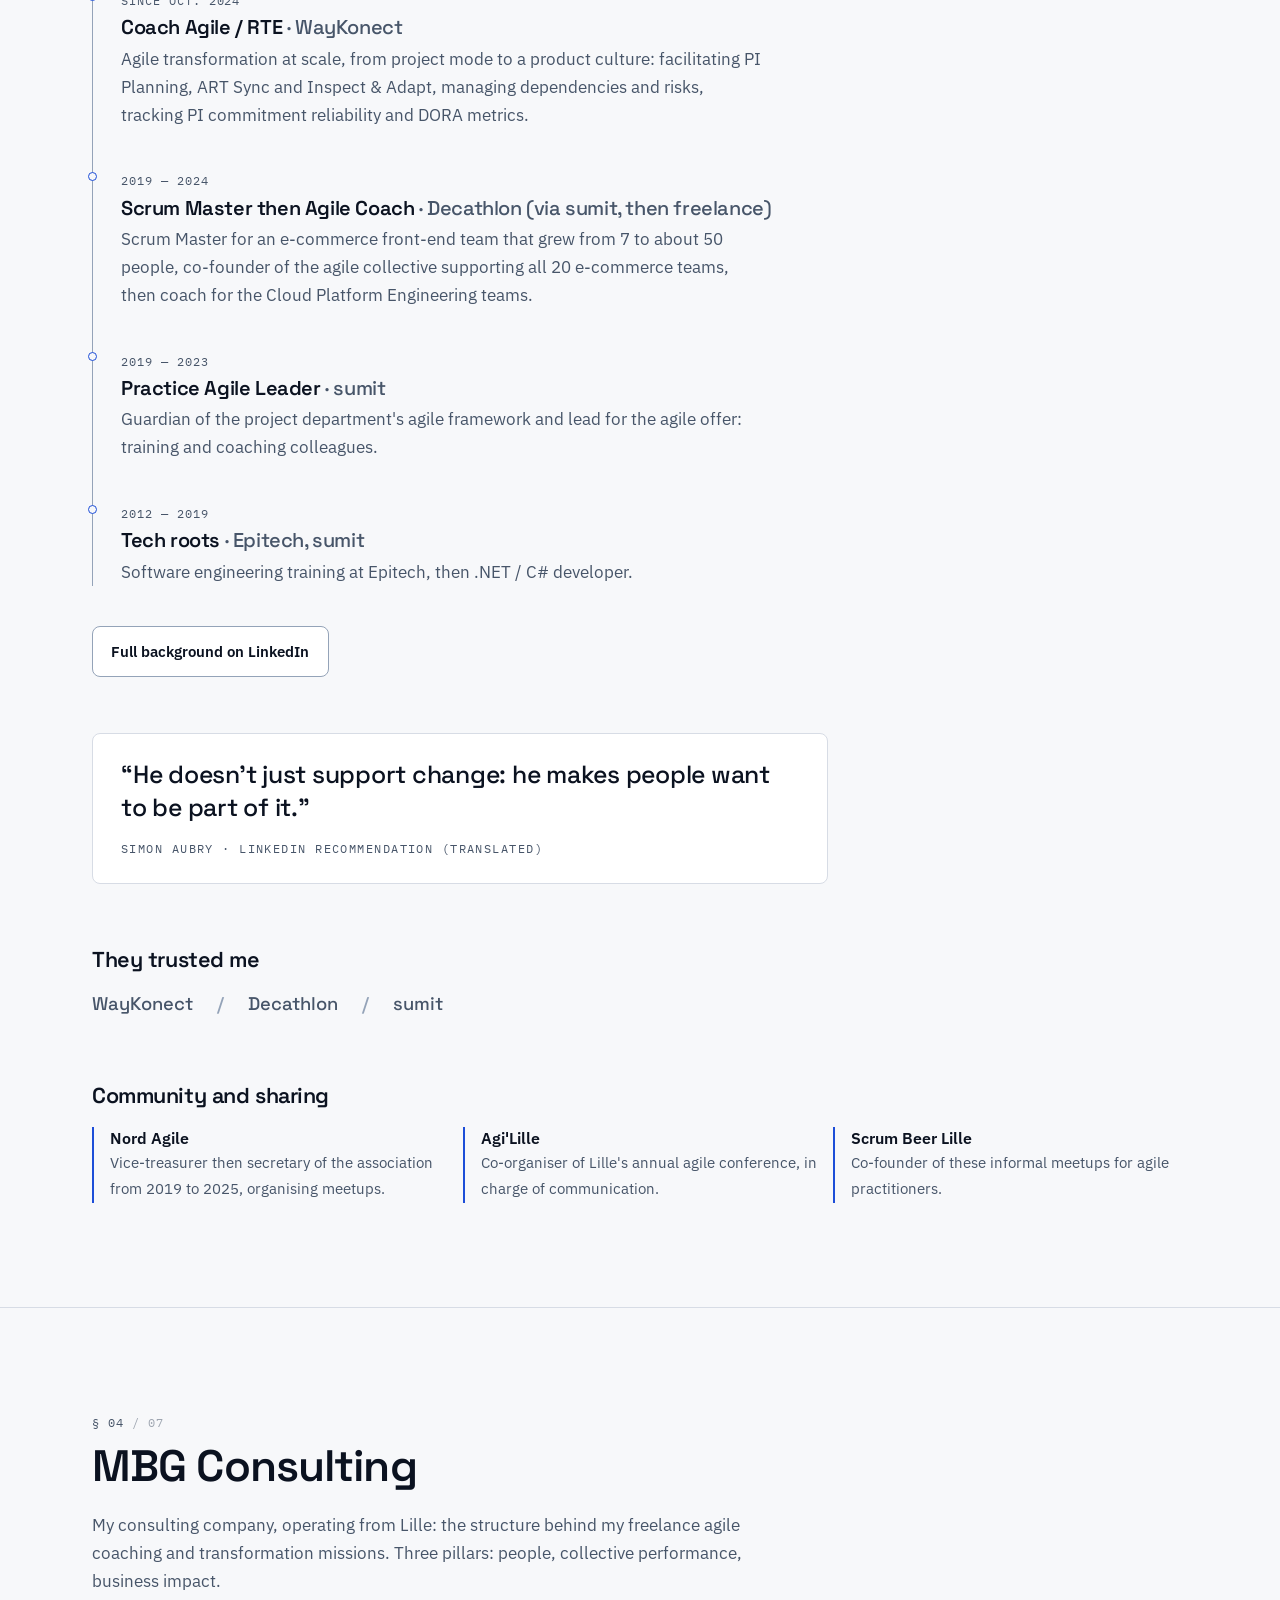
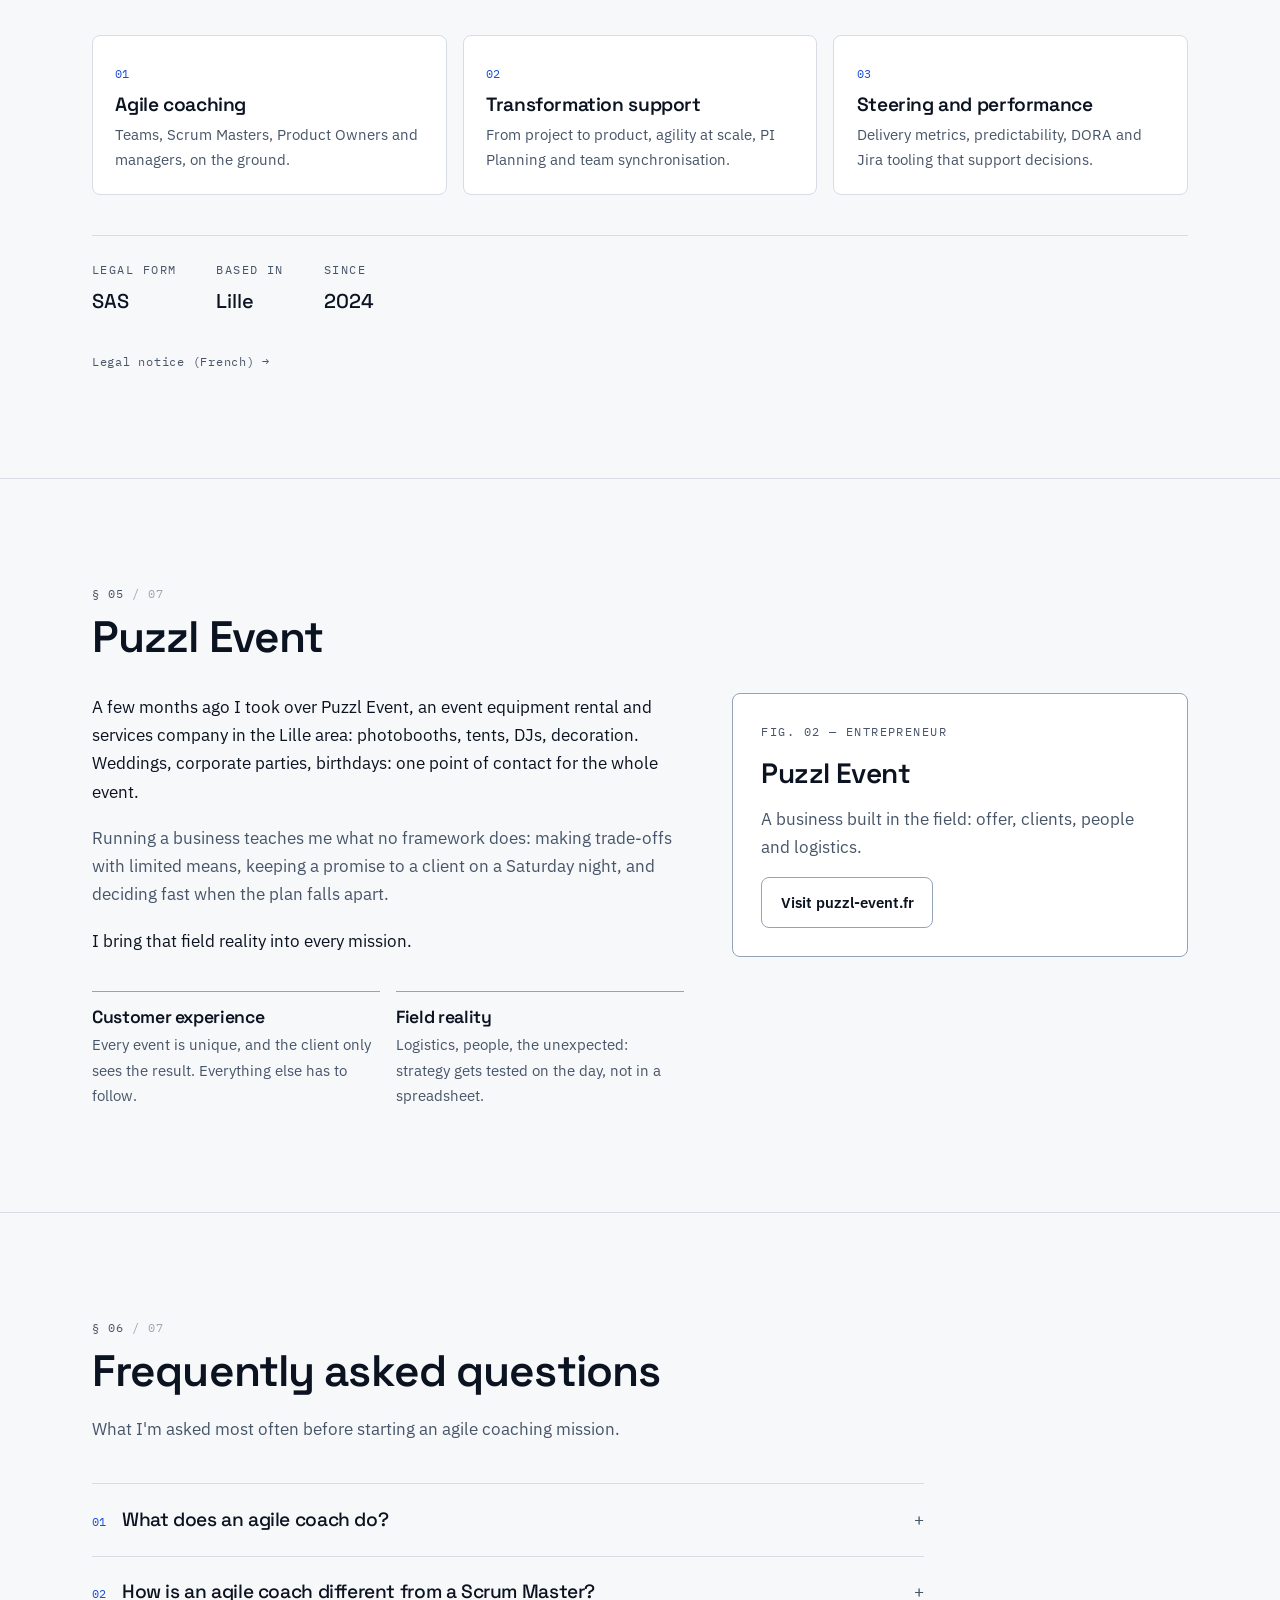
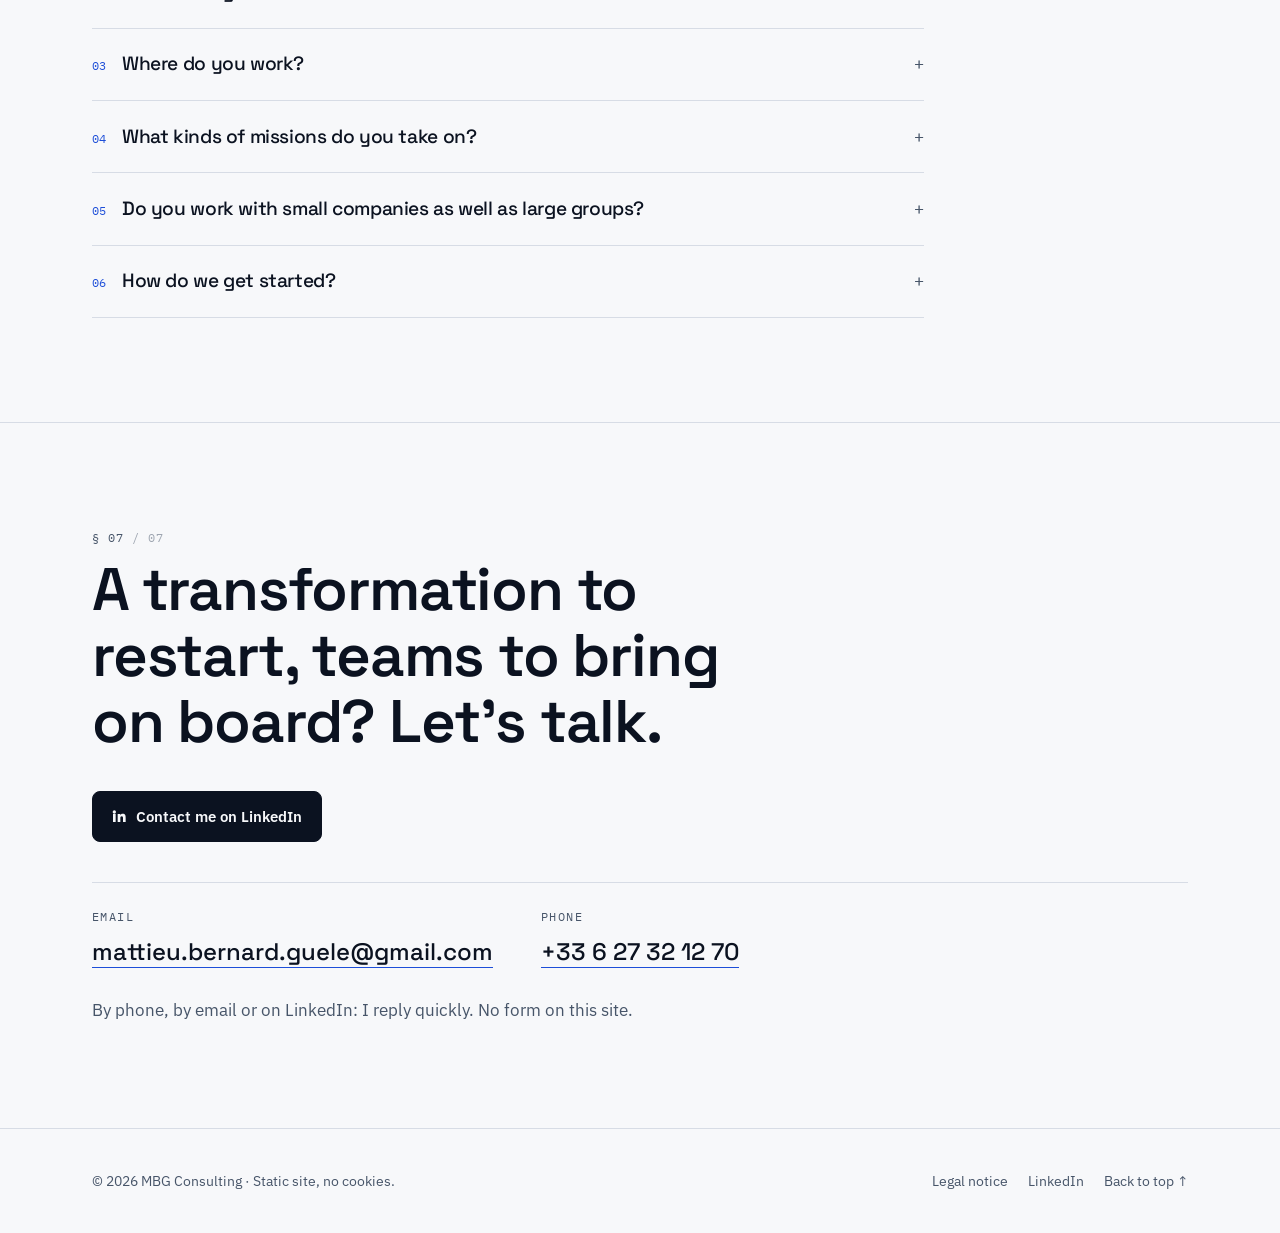
==== commit 09e921fc: "MBG Consulting avant Puzzl Event, ajout du téléphone et de l'email Co-Authored-By: Claude Opus 5.5 <" ====
--- a/en/index.html
+++ b/en/index.html
@@ -35,8 +35,8 @@
       <a href="#a-propos"><b>01</b>About</a>
       <a href="#expertises"><b>02</b>Expertise</a>
       <a href="#parcours"><b>03</b>Background</a>
-      <a href="#puzzl"><b>04</b>Puzzl Event</a>
-      <a href="#mbg"><b>05</b>MBG Consulting</a>
+      <a href="#mbg"><b>04</b>MBG Consulting</a>
+      <a href="#puzzl"><b>05</b>Puzzl Event</a>
       <a href="#faq"><b>06</b>FAQ</a>
       <a href="#contact"><b>07</b>Contact</a>
     </nav>
@@ -51,8 +51,8 @@
       <li><a href="#a-propos"><b>01</b>About</a></li>
       <li><a href="#expertises"><b>02</b>Expertise</a></li>
       <li><a href="#parcours"><b>03</b>Background</a></li>
-      <li><a href="#puzzl"><b>04</b>Puzzl Event</a></li>
-      <li><a href="#mbg"><b>05</b>MBG Consulting</a></li>
+      <li><a href="#mbg"><b>04</b>MBG Consulting</a></li>
+      <li><a href="#puzzl"><b>05</b>Puzzl Event</a></li>
       <li><a href="#faq"><b>06</b>FAQ</a></li>
       <li><a href="#contact"><b>07</b>Contact</a></li>
     </ol>
@@ -213,9 +213,28 @@
   </div>
 </section>
 
+<section class="block" id="mbg">
+  <div class="wrap">
+    <p class="sec-label">§ 04 <i>/ 07</i></p>
+    <h2>MBG Consulting</h2>
+    <p class="intro">My consulting company, operating from Lille: the structure behind my freelance agile coaching and transformation missions. Three pillars: people, collective performance, business impact.</p>
+    <ol class="offers">
+      <li><span class="num">01</span><h3>Agile coaching</h3><p>Teams, Scrum Masters, Product Owners and managers, on the ground.</p></li>
+      <li><span class="num">02</span><h3>Transformation support</h3><p>From project to product, agility at scale, PI Planning and team synchronisation.</p></li>
+      <li><span class="num">03</span><h3>Steering and performance</h3><p>Delivery metrics, predictability, DORA and Jira tooling that support decisions.</p></li>
+    </ol>
+    <dl class="company">
+      <div><dt class="mono">Legal form</dt><dd>SAS</dd></div>
+      <div><dt class="mono">Based in</dt><dd>Lille</dd></div>
+      <div><dt class="mono">Since</dt><dd>2024</dd></div>
+    </dl>
+    <p class="legal-link"><a href="../mentions-legales.html">Legal notice (French) →</a></p>
+  </div>
+</section>
+
 <section class="block" id="puzzl">
   <div class="wrap">
-    <p class="sec-label">§ 04 <i>/ 07</i></p>
+    <p class="sec-label">§ 05 <i>/ 07</i></p>
     <h2>Puzzl Event</h2>
     <div class="venture">
       <div>
@@ -239,25 +258,6 @@
   </div>
 </section>
 
-<section class="block" id="mbg">
-  <div class="wrap">
-    <p class="sec-label">§ 05 <i>/ 07</i></p>
-    <h2>MBG Consulting</h2>
-    <p class="intro">My consulting company, operating from Lille: the structure behind my freelance agile coaching and transformation missions. Three pillars: people, collective performance, business impact.</p>
-    <ol class="offers">
-      <li><span class="num">01</span><h3>Agile coaching</h3><p>Teams, Scrum Masters, Product Owners and managers, on the ground.</p></li>
-      <li><span class="num">02</span><h3>Transformation support</h3><p>From project to product, agility at scale, PI Planning and team synchronisation.</p></li>
-      <li><span class="num">03</span><h3>Steering and performance</h3><p>Delivery metrics, predictability, DORA and Jira tooling that support decisions.</p></li>
-    </ol>
-    <dl class="company">
-      <div><dt class="mono">Legal form</dt><dd>SAS</dd></div>
-      <div><dt class="mono">Based in</dt><dd>Lille</dd></div>
-      <div><dt class="mono">Since</dt><dd>2024</dd></div>
-    </dl>
-    <p class="legal-link"><a href="../mentions-legales.html">Legal notice (French) →</a></p>
-  </div>
-</section>
-
 <section class="block" id="faq">
   <div class="wrap">
     <p class="sec-label">§ 06 <i>/ 07</i></p>
@@ -286,7 +286,7 @@
       </details>
       <details>
         <summary><span class="num">06</span><h3>How do we get started?</h3><span class="pm" aria-hidden="true">+</span></summary>
-        <p>Message me on LinkedIn. We'll look at your context and what's getting stuck, with no commitment.</p>
+        <p>Call me, email me or message me on LinkedIn. We'll look at your context and what's getting stuck, with no commitment.</p>
       </details>
     </div>
   </div>
@@ -299,7 +299,11 @@
     <div class="ctas">
       <a class="btn btn-primary" href="https://www.linkedin.com/in/mattieu-bernard-guele/" target="_blank" rel="noopener"><svg viewBox="0 0 24 24" aria-hidden="true"><path d="M4.98 3.5a2.5 2.5 0 1 1 0 5 2.5 2.5 0 0 1 0-5ZM3 9h4v12H3V9Zm7 0h3.8v1.7h.05c.53-1 1.83-2.05 3.77-2.05C21.6 8.65 22 11.3 22 14.7V21h-4v-5.6c0-1.33-.03-3.05-1.86-3.05-1.86 0-2.14 1.45-2.14 2.95V21h-4V9Z"/></svg>Contact me on LinkedIn</a>
     </div>
-    <p class="note">Message me directly on LinkedIn. No form and no phone number on this site.</p>
+    <dl class="coords">
+      <div><dt class="mono">Email</dt><dd><a href="mailto:mattieu.bernard.guele@gmail.com">mattieu.bernard.guele@gmail.com</a></dd></div>
+      <div><dt class="mono">Phone</dt><dd><a href="tel:+33627321270">+33 6 27 32 12 70</a></dd></div>
+    </dl>
+    <p class="note">By phone, by email or on LinkedIn: I reply quickly. No form on this site.</p>
   </div>
 </section>
 
--- a/assets/site.css
+++ b/assets/site.css
@@ -212,6 +212,12 @@
 /* contact */
 .contact h2{font-size:clamp(2.2rem,5.5vw,3.75rem);max-width:48rem}
 .contact .ctas{margin-top:2.25rem}
+.coords{display:flex;flex-wrap:wrap;gap:1.25rem 3rem;margin:2.5rem 0 0;padding-top:1.5rem;border-top:1px solid var(--line)}
+.coords > div{min-width:0}
+.coords dt{color:var(--muted)}
+.coords dd{margin:.35rem 0 0;font-family:var(--font-display);font-size:clamp(1.15rem,2.6vw,1.5rem);font-weight:500;overflow-wrap:anywhere}
+.coords a{text-decoration:none;border-bottom:1px solid var(--accent)}
+.coords a:hover{color:var(--accent)}
 .contact .note{margin-top:1.5rem;color:var(--muted);max-width:40rem}
 
 footer.site{padding-block:2.5rem calc(2.5rem + env(safe-area-inset-bottom,0px))}
